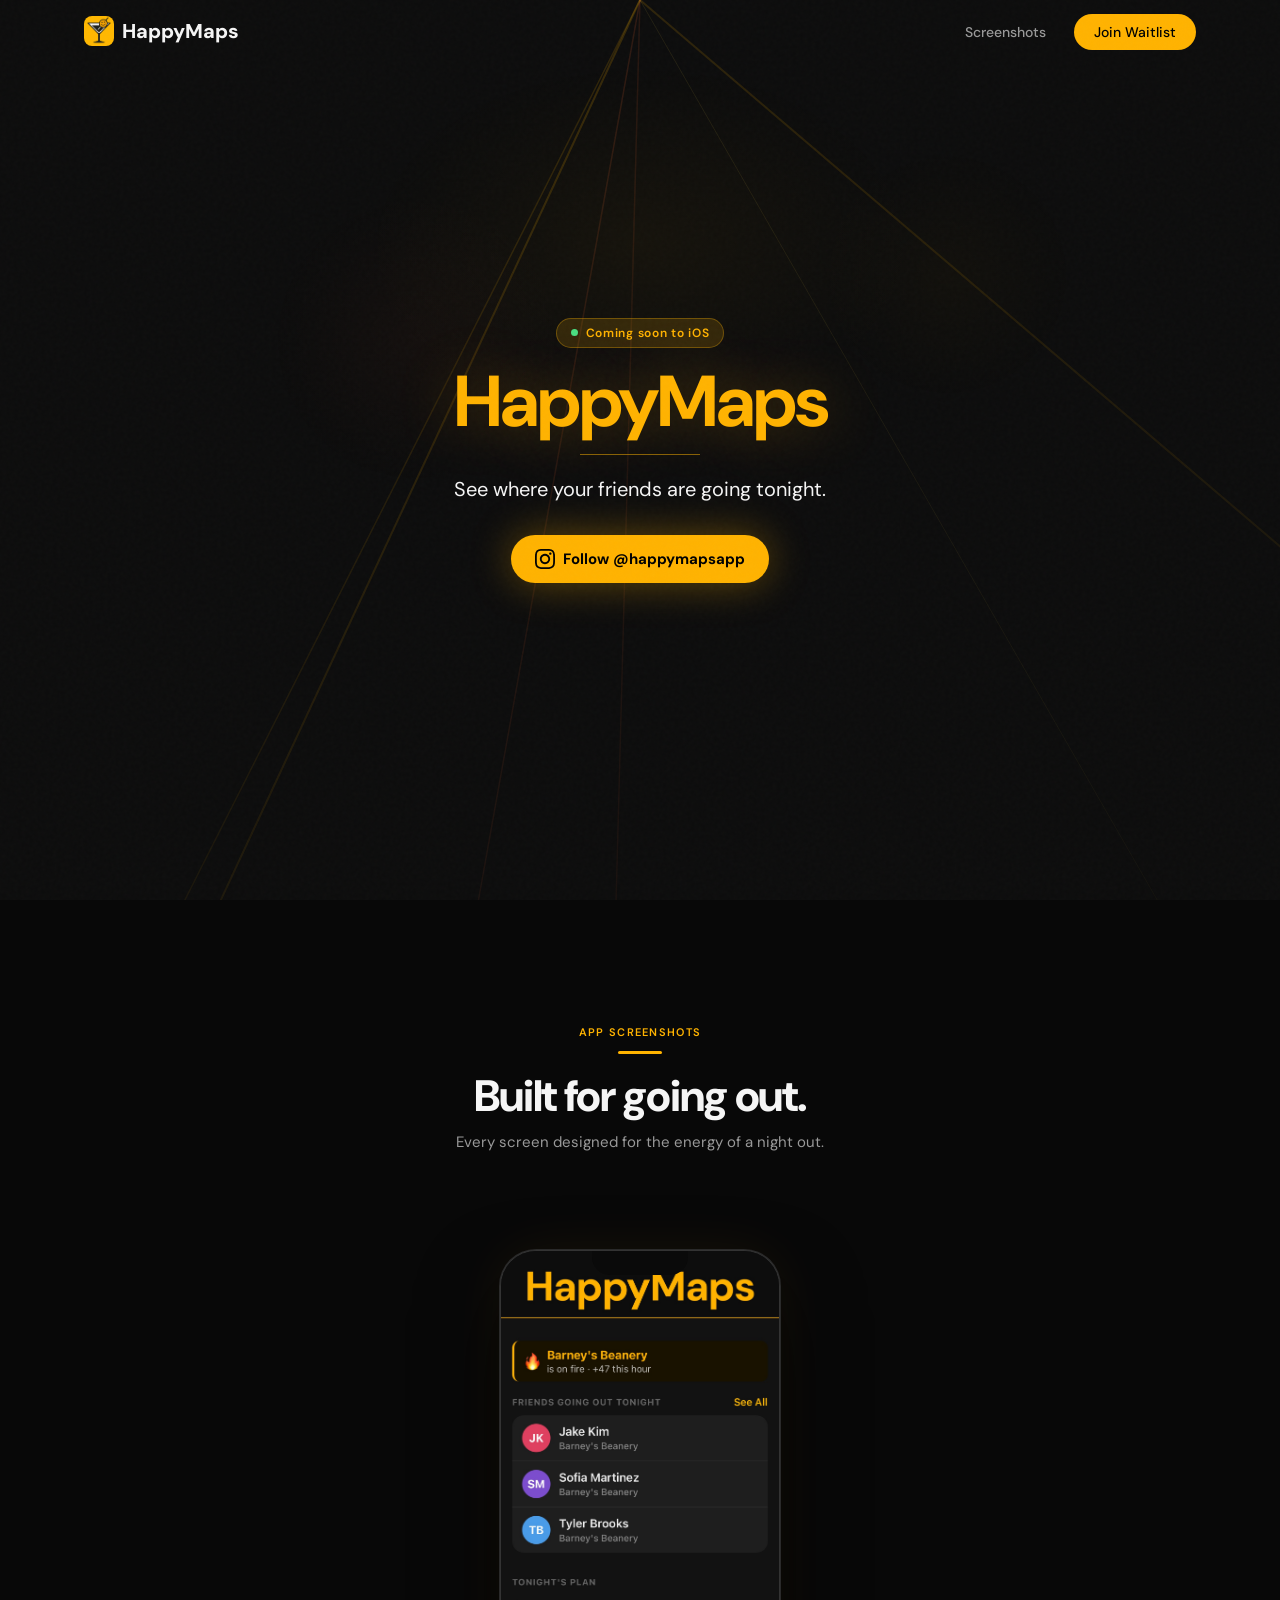
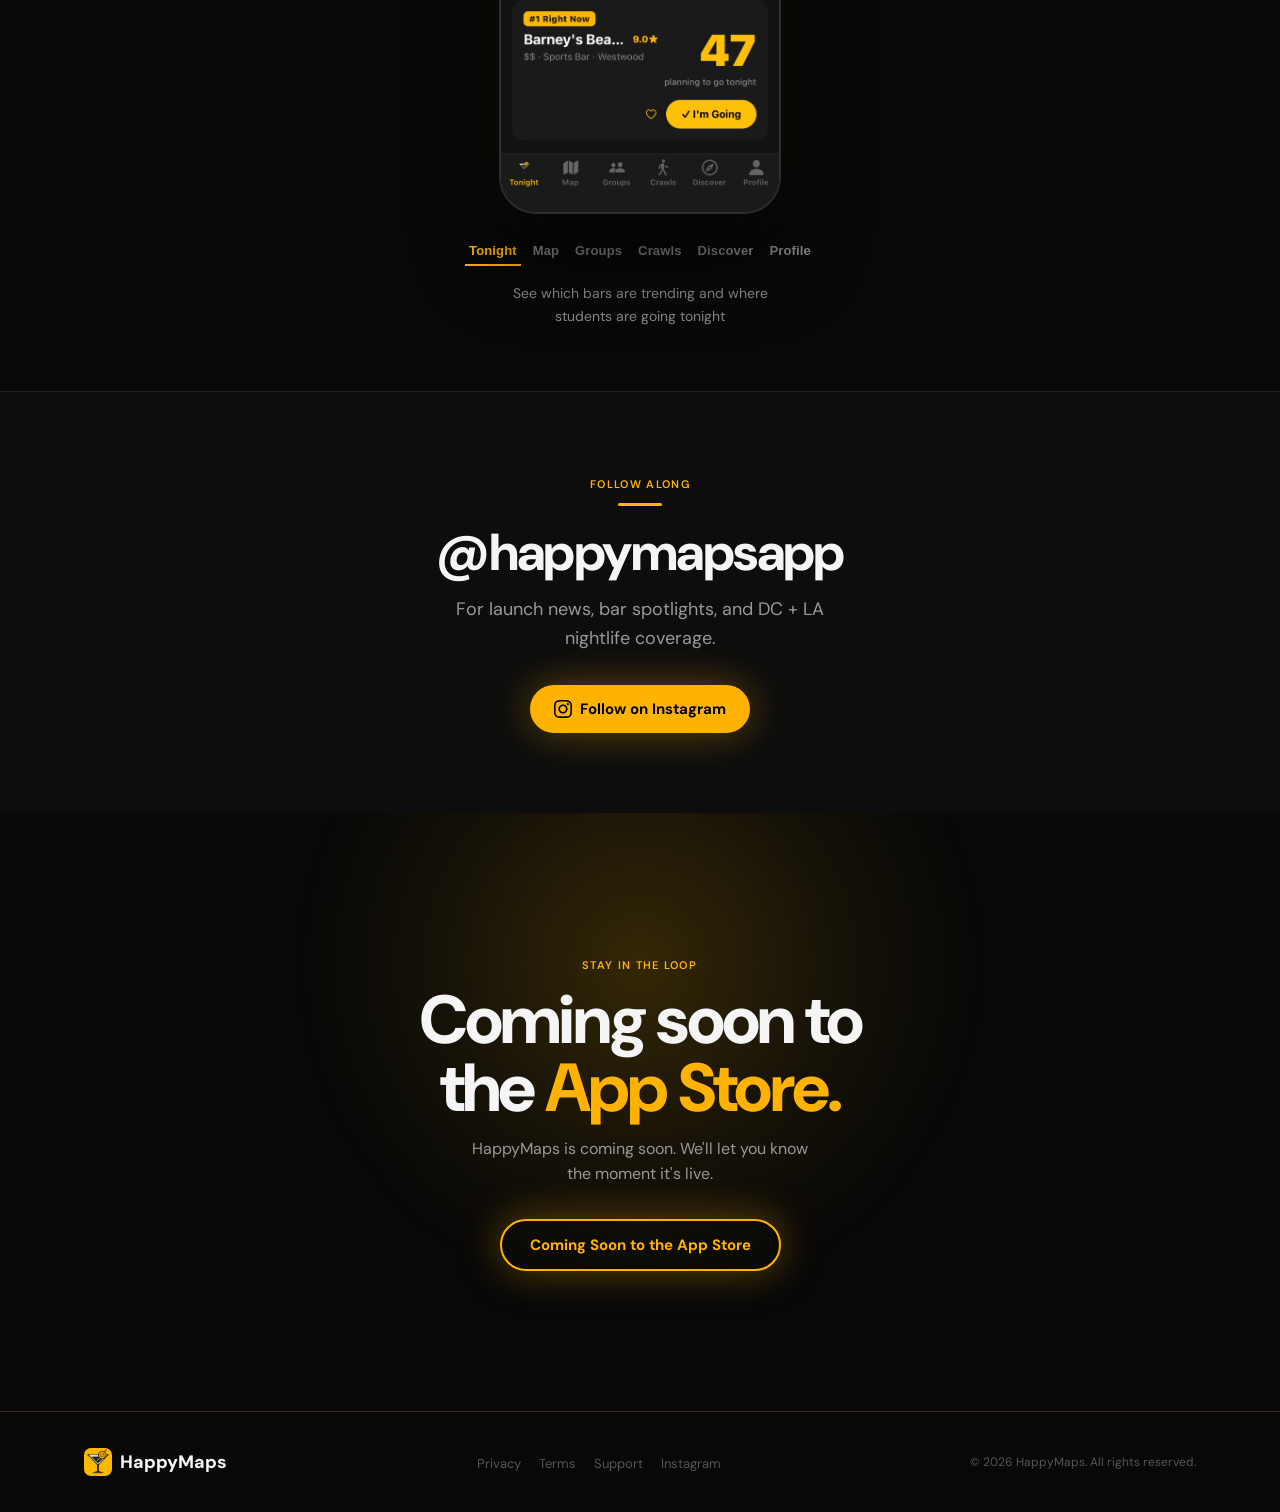
==== index.html @ 565b754f "Fix hero/screenshots section overlap on mobile .hero-content was position:fixed, removing it from no" ====
<!DOCTYPE html>
<html lang="en">
<head>
  <meta charset="UTF-8" />
  <meta name="viewport" content="width=device-width, initial-scale=1.0" />
  <title>HappyMaps — See Where Your Friends Are Going Tonight</title>

  <!-- Open Graph / iMessage / Slack -->
  <meta property="og:title" content="HappyMaps">
  <meta property="og:description" content="See where your friends are going tonight. Coming soon to UCLA.">
  <meta property="og:image" content="https://happymapsapp.com/assets/images/og-image.png">
  <meta property="og:url" content="https://happymapsapp.com">
  <meta property="og:type" content="website">
  <meta property="og:site_name" content="HappyMaps">

  <!-- Twitter Card -->
  <meta name="twitter:card" content="summary_large_image">
  <meta name="twitter:title" content="HappyMaps">
  <meta name="twitter:description" content="See where your friends are going tonight. Coming soon to UCLA.">
  <meta name="twitter:image" content="https://happymapsapp.com/assets/images/og-image.png">

  <link rel="preconnect" href="https://fonts.googleapis.com" />
  <link rel="preconnect" href="https://fonts.gstatic.com" crossorigin />
  <link href="https://fonts.googleapis.com/css2?family=DM+Sans:ital,opsz,wght@0,9..40,300;0,9..40,400;0,9..40,500;0,9..40,600;0,9..40,700;0,9..40,800;1,9..40,400&display=swap" rel="stylesheet" />
  <style>
    @font-face {
      font-family: 'Beon';
      src: url('/assets/fonts/Beon.ttf') format('truetype');
      font-weight: normal;
      font-style: normal;
    }

    /* ─────────────────────────────────────────
       RESET
    ───────────────────────────────────────── */
    *, *::before, *::after {
      box-sizing: border-box;
      margin: 0; padding: 0;
      min-width: 0;
    }

    html, body {
      overflow-x: hidden;
      max-width: 100vw;
    }

    html { scroll-behavior: smooth; }

    img { max-width: 100%; display: block; }

    /* ─────────────────────────────────────────
       TOKENS
    ───────────────────────────────────────── */
    :root {
      --amber:        #FFB300;
      --amber-glow:   rgba(255,179,0,0.15);
      --amber-strong: rgba(255,179,0,0.35);
      --bg:      #080808;
      --surface: #111111;
      --border:  rgba(255,255,255,0.07);
      --text:    #F5F5F5;
      --text-2:  #999999;
      --text-3:  #555555;
      --r-lg: 20px;
    }

    /* ─────────────────────────────────────────
       BASE — mobile first (390 px)
    ───────────────────────────────────────── */
    body {
      font-family: 'DM Sans', sans-serif;
      background: var(--bg);
      color: var(--text);
      -webkit-font-smoothing: antialiased;
    }

    /* noise grain */
    body::before {
      content: '';
      position: fixed; inset: 0;
      background-image: url("data:image/svg+xml,%3Csvg viewBox='0 0 256 256' xmlns='http://www.w3.org/2000/svg'%3E%3Cfilter id='n'%3E%3CfeTurbulence type='fractalNoise' baseFrequency='0.9' numOctaves='4' stitchTiles='stitch'/%3E%3C/filter%3E%3Crect width='100%25' height='100%25' filter='url(%23n)' opacity='1'/%3E%3C/svg%3E");
      opacity: 0.022; pointer-events: none; z-index: 9999;
    }

    h1,h2,h3,h4 { line-height: 1.1; }

    /* ─── layout ─── */
    .container { width: 100%; padding: 0 20px; margin: 0 auto; }
    section { position: relative; }

    /* ─── typography helpers ─── */
    .label {
      display: inline-block;
      font-size: 11px; font-weight: 600;
      letter-spacing: 0.12em; text-transform: uppercase;
      color: var(--amber);
    }
    .accent { color: var(--amber); }
    .accent-shimmer {
      background: linear-gradient(
        90deg,
        #b87800 0%,
        #FFB300 30%,
        #ffe680 50%,
        #FFB300 70%,
        #b87800 100%
      );
      background-size: 200% auto;
      -webkit-background-clip: text;
      background-clip: text;
      -webkit-text-fill-color: transparent;
      animation: neon-shimmer 2.8s ease-in-out infinite;
      filter: drop-shadow(0 0 6px rgba(255,184,0,0.55));
    }
    @keyframes neon-shimmer {
      0%   { background-position: 200% center; filter: drop-shadow(0 0 4px rgba(255,184,0,0.4)); }
      50%  { background-position: 0% center;   filter: drop-shadow(0 0 12px rgba(255,220,80,0.85)); }
      100% { background-position: 200% center; filter: drop-shadow(0 0 4px rgba(255,184,0,0.4)); }
    }
    .divider {
      width: 44px; height: 3px;
      background: var(--amber); border-radius: 2px;
      margin: 10px auto 18px;
    }
    .section-header {
      text-align: center;
      margin-bottom: 40px;
    }
    .section-header h2 {
      font-size: 28px; font-weight: 800;
      letter-spacing: -0.03em; margin-bottom: 10px;
    }
    .section-header p {
      font-size: 15px; color: var(--text-2);
      line-height: 1.6; max-width: 480px; margin: 0 auto;
    }

    /* ─── scroll reveal ─── */
    .reveal {
      opacity: 0; transform: translateY(20px);
      transition: opacity 0.6s ease, transform 0.6s ease;
      will-change: opacity, transform;
    }
    .reveal.visible { opacity: 1; transform: translateY(0); }
    .d1 { transition-delay: 0.1s; }
    .d2 { transition-delay: 0.2s; }
    .d3 { transition-delay: 0.3s; }
    .d4 { transition-delay: 0.4s; }
    .d5 { transition-delay: 0.5s; }

    /* ─── phone frame ─── */
    .phone-frame {
      width: 100%;
      border-radius: 38px;
      background: #0a0a0a;
      border: 6px solid #1e1e1e;
      box-shadow:
        0 0 0 1px #2a2a2a,
        0 40px 80px rgba(0,0,0,0.7),
        0 0 60px rgba(255,184,0,0.07),
        inset 0 0 0 1px rgba(255,255,255,0.04);
      position: relative;
      overflow: hidden;
    }
    .phone-frame img,
    .phone-frame svg { width: 100%; display: block; }
    .phone-notch {
      position: absolute; top: 0; left: 50%;
      transform: translateX(-50%);
      width: 96px; height: 24px;
      background: #0a0a0a;
      border-radius: 0 0 18px 18px;
      z-index: 10;
    }

    /* ─── buttons ─── */
    .btn-primary {
      display: inline-flex; align-items: center; gap: 8px;
      background: var(--amber); color: #000;
      padding: 14px 24px; border-radius: 100px;
      font-weight: 700; font-size: 15px; text-decoration: none;
      transition: background 0.2s, transform 0.15s;
      box-shadow: 0 0 40px var(--amber-strong);
    }
    .btn-primary:hover { background: #ffc133; transform: translateY(-2px); }

    .btn-secondary {
      display: inline-flex; align-items: center; gap: 8px;
      background: transparent; color: var(--text);
      padding: 14px 24px; border-radius: 100px;
      font-weight: 600; font-size: 15px; text-decoration: none;
      border: 1px solid var(--border);
      transition: border-color 0.2s, background 0.2s;
    }
    .btn-secondary:hover {
      border-color: rgba(255,255,255,0.2);
      background: rgba(255,255,255,0.04);
    }

    .btn-coming-soon {
      display: inline-flex; align-items: center; gap: 8px;
      background: transparent; color: #FFB300;
      padding: 14px 28px; border-radius: 100px;
      font-weight: 700; font-size: 15px;
      border: 2px solid #FFB300;
      cursor: default; pointer-events: none;
      box-shadow: 0 0 40px var(--amber-strong);
    }

    /* ═══════════════════════════════════════
       NAV
    ═══════════════════════════════════════ */
    nav {
      position: fixed; top: 0; left: 0; right: 0;
      z-index: 100; padding: 16px 0;
      transition: background 0.3s, backdrop-filter 0.3s;
    }
    nav.scrolled {
      background: rgba(8,8,8,0.88);
      backdrop-filter: blur(20px);
      -webkit-backdrop-filter: blur(20px);
      border-bottom: 1px solid var(--border);
    }
    .nav-inner {
      display: flex; align-items: center;
      justify-content: space-between;
    }
    .nav-logo {
      display: flex; align-items: center; gap: 8px;
      text-decoration: none;
      font-weight: 800; font-size: 20px; color: var(--text);
      flex-shrink: 0;
    }
    .nav-logo span { font-family: 'DM Sans', sans-serif; }
    .nav-logo img { width: 30px; height: 30px; border-radius: 8px; flex-shrink: 0; }
    .nav-links {
      display: none; /* shown on tablet+ */
      align-items: center; gap: 28px; list-style: none;
    }
    .nav-links a {
      color: var(--text-2); text-decoration: none;
      font-size: 14px; font-weight: 500;
      transition: color 0.2s;
    }
    .nav-links a:hover { color: var(--text); }
    .btn-nav {
      background: var(--amber); color: #000 !important;
      padding: 9px 20px; border-radius: 100px;
      font-weight: 600; font-size: 14px;
      transition: background 0.2s;
    }
    .btn-nav:hover { background: #ffc133 !important; }

    /* ═══════════════════════════════════════
       HERO — single column, centered, mobile-first
    ═══════════════════════════════════════ */
    #hero {
      min-height: 100vh;
      overflow: hidden;
      text-align: center;
      position: relative;
      background: #0D0D0D;
      display: flex; flex-direction: column;
      align-items: center; justify-content: center;
    }
    .hero-content {
      position: relative;
      z-index: 2;
      display: flex; flex-direction: column; align-items: center;
      justify-content: center;
      padding: 0 20px; width: 100%;
    }
    /* ambient glow spots behind title */
    .hero-ambient {
      position: absolute; border-radius: 50%; pointer-events: none; z-index: 0;
    }
    #hero-glow-a {
      width: 600px; height: 400px;
      top: 5%; left: 50%; transform: translateX(-50%);
      background: radial-gradient(ellipse, rgba(255,179,0,0.04) 0%, transparent 65%);
    }
    #hero-glow-b {
      width: 320px; height: 320px;
      top: 20%; left: 20%;
      background: radial-gradient(circle, rgba(255,107,53,0.03) 0%, transparent 65%);
    }
    #hero-glow-c {
      width: 280px; height: 280px;
      top: 15%; right: 15%;
      background: radial-gradient(circle, rgba(255,179,0,0.025) 0%, transparent 65%);
    }
    /* new title */
    .hero-title-new {
      font-family: 'DM Sans', sans-serif;
      font-size: 48px; color: #FFB300;
      letter-spacing: -2px; line-height: 1;
      text-shadow: 0 0 60px rgba(255,179,0,0.3);
      margin-bottom: 16px;
    }
    .hero-divider {
      width: 120px; height: 1px;
      background: #FFB300; opacity: 0.5;
      margin: 0 auto 20px;
    }
    .hero-sub-new {
      font-size: 18px; color: #F5F5F5;
      text-align: center; margin-bottom: 32px;
      line-height: 1.4; max-width: 360px;
    }
    .hero-eyebrow {
      display: inline-flex; align-items: center; gap: 8px;
      background: var(--amber-glow);
      border: 1px solid rgba(255,179,0,0.3);
      padding: 6px 14px; border-radius: 100px;
      margin-bottom: 18px;
    }
    .hero-eyebrow .dot {
      width: 7px; height: 7px;
      background: #4ade80; border-radius: 50%;
      flex-shrink: 0;
      animation: live-pulse 2.4s ease-out infinite;
    }
    @keyframes live-pulse {
      0%   { box-shadow: 0 0 0 0 rgba(74,222,128,0.7); }
      60%  { box-shadow: 0 0 0 6px rgba(74,222,128,0); }
      100% { box-shadow: 0 0 0 0 rgba(74,222,128,0); }
    }
    .hero-eyebrow span {
      font-size: 12px; font-weight: 600;
      color: var(--amber); letter-spacing: 0.06em;
      transition: opacity 0.35s ease;
    }

    .hero-ctas {
      display: flex; gap: 10px;
      justify-content: center; flex-wrap: wrap;
    }

    /* ═══════════════════════════════════════
       HOW IT WORKS
    ═══════════════════════════════════════ */
    #how-it-works { padding: 64px 0; }

    .steps-grid {
      display: grid; grid-template-columns: 1fr; gap: 14px;
    }
    .step-card {
      background: var(--surface);
      border: 1px solid var(--border);
      border-radius: var(--r-lg);
      padding: 24px 20px; text-align: center;
    }
    .step-number {
      width: 40px; height: 40px;
      background: var(--amber); color: #000;
      border-radius: 50%;
      font-weight: 800; font-size: 17px;
      display: flex; align-items: center; justify-content: center;
      margin: 0 auto 14px;
    }
    .step-card h3 { font-size: 17px; font-weight: 700; margin-bottom: 8px; letter-spacing: -0.01em; }
    .step-text > p { font-size: 14px; color: var(--text-2); line-height: 1.6; }
    .step-screenshot {
      margin-top: 18px; border-radius: 12px;
      overflow: hidden; border: 1px solid var(--border);
    }
    .step-screenshot img { width: 100%; display: block; }

    /* ═══════════════════════════════════════
       SCREENSHOTS — single showcase
    ═══════════════════════════════════════ */
    #screenshots { padding: 64px 0 48px; display: flex; flex-direction: column; align-items: center; }

    .sc-showcase {
      display: flex; flex-direction: column; align-items: center;
      margin-top: 32px; width: 100%;
    }

    .sc-frame-wrap { width: 280px; }
    .sc-frame-wrap .phone-frame {
      width: 280px;
      height: auto;
      border-radius: 36px;
      border: 1px solid #333;
      background: #0D0D0D;
      overflow: hidden;
    }

    .sc-img {
      width: 100%; height: auto; display: block;
      object-fit: contain;
      opacity: 1;
      transition: opacity 0.2s ease;
    }
    .sc-img.fading { opacity: 0; }

    .sc-tabs {
      display: flex; flex-direction: row; gap: 8px;
      justify-content: center; flex-wrap: wrap;
      margin-top: 24px; padding: 0 16px;
      overflow-x: auto; -webkit-overflow-scrolling: touch;
      scrollbar-width: none; max-width: 100%;
    }
    .sc-tabs::-webkit-scrollbar { display: none; }

    .sc-tab {
      font-size: 13px; font-weight: 600; letter-spacing: 0.01em;
      color: #888; border: none; background: none;
      cursor: pointer; padding: 6px 4px;
      border-bottom: 2px solid transparent;
      transition: color 0.15s ease, border-color 0.15s ease;
      white-space: nowrap;
    }
    .sc-tab.active { color: #FFB300; border-bottom-color: #FFB300; }
    .sc-tab:hover:not(.active) { color: #bbb; }

    .sc-caption {
      margin-top: 16px; font-size: 14px; color: #888;
      text-align: center; max-width: 320px; line-height: 1.6;
      min-height: 2.5em; padding: 0 16px;
    }

    @media (max-width: 767px) {
      .sc-frame-wrap { width: 85vw; }
      .sc-frame-wrap .phone-frame { width: 85vw; height: auto; border-radius: 30px; }
    }

    /* ═══════════════════════════════════════
       SEARCH DEMO
    ═══════════════════════════════════════ */
    #search-demo {
      padding: 72px 0;
      text-align: center;
      border-bottom: 1px solid var(--border);
    }
    #search-demo h2 {
      font-size: 30px; font-weight: 800;
      letter-spacing: -0.03em; line-height: 1.15;
      margin-bottom: 10px;
    }
    #search-demo .search-demo-sub {
      font-size: 15px; color: var(--text-2);
      margin-bottom: 36px; line-height: 1.6;
    }
    .search-bar-wrap {
      max-width: 500px;
      margin: 0 auto;
      background: #1a1a1a;
      border: 1px solid rgba(255,184,0,0.32);
      border-radius: 16px;
      overflow: hidden;
      box-shadow: 0 0 56px rgba(255,184,0,0.09), 0 8px 32px rgba(0,0,0,0.55);
    }
    .search-bar {
      display: flex; align-items: center; gap: 12px;
      padding: 15px 20px;
      border-bottom: 1px solid rgba(255,255,255,0.05);
    }
    .search-results { /* result rows live here */ }
    .search-result-row {
      display: flex; align-items: center; gap: 10px;
      padding: 11px 20px;
      border-top: 1px solid rgba(255,255,255,0.04);
      text-align: left; cursor: default;
      opacity: 0; transform: translateY(5px);
      transition: opacity 0.3s ease, transform 0.3s ease;
    }
    .search-result-row:first-child { border-top: none; }
    .search-result-row.visible { opacity: 1; transform: translateY(0); }
    .search-result-row:hover { background: rgba(255,184,0,0.04); }
    .result-dot {
      width: 6px; height: 6px; border-radius: 50%;
      background: var(--amber); flex-shrink: 0;
      box-shadow: 0 0 5px rgba(255,184,0,0.55);
    }
    .result-name {
      flex: 1; color: var(--text);
      font-size: 14px; font-weight: 600;
      white-space: nowrap; overflow: hidden; text-overflow: ellipsis;
    }
    .result-meta { color: var(--text-3); font-size: 13px; white-space: nowrap; }
    .result-meta strong { color: var(--amber); font-weight: 700; }
    .search-bar-icon {
      flex-shrink: 0; color: var(--amber); line-height: 0;
    }
    .search-bar-text {
      flex: 1; text-align: left;
      font-size: 15px; font-family: 'DM Sans', sans-serif;
      min-height: 22px; display: flex; align-items: center;
    }
    #search-placeholder { color: var(--text-2); }
    #search-cursor {
      display: inline-block;
      width: 2px; height: 16px;
      background: var(--amber);
      border-radius: 1px;
      vertical-align: middle;
      margin-left: 1px;
      animation: cursor-blink 0.95s ease-in-out infinite;
    }
    @keyframes cursor-blink {
      0%, 45% { opacity: 1; }
      55%, 100% { opacity: 0; }
    }
    .search-bar-badge {
      flex-shrink: 0;
      display: inline-flex; align-items: center; gap: 5px;
      font-size: 11px; font-weight: 600; color: var(--amber);
      background: var(--amber-glow);
      border: 1px solid rgba(255,184,0,0.2);
      padding: 4px 10px; border-radius: 100px;
      letter-spacing: 0.04em;
      white-space: nowrap;
    }
    .search-bar-badge svg { flex-shrink: 0; }

    /* ═══════════════════════════════════════
       INSTAGRAM CALLOUT
    ═══════════════════════════════════════ */
    #instagram-callout {
      padding: 80px 0;
      text-align: center;
      background: #0D0D0D;
      border-top: 1px solid var(--border);
    }
    .ig-headline {
      font-size: 44px; font-weight: 800;
      letter-spacing: -0.03em; line-height: 1.1;
      margin-bottom: 14px;
    }
    .ig-sub {
      font-size: 17px; color: var(--text-2);
      line-height: 1.6; max-width: 420px;
      margin: 0 auto 32px;
    }
    @media (min-width: 768px) {
      .ig-headline { font-size: 52px; }
      .ig-sub { font-size: 18px; }
    }

    /* ═══════════════════════════════════════
       DOWNLOAD CTA
    ═══════════════════════════════════════ */
    #download { padding: 72px 0; text-align: center; overflow: hidden; position: relative; }
    #download::before {
      content: '';
      position: absolute; width: 700px; height: 500px;
      left: 50%; top: 0; transform: translateX(-50%);
      background: radial-gradient(ellipse at 50% 30%, rgba(255,184,0,0.18) 0%, rgba(255,184,0,0.06) 40%, transparent 70%);
      pointer-events: none;
    }
    .download-content { position: relative; }
    .download-content .label { margin-bottom: 14px; }
    .download-content h2 {
      font-size: 36px; font-weight: 800;
      letter-spacing: -0.04em; margin-bottom: 14px; line-height: 1.0;
    }
    .download-content > p {
      font-size: 16px; color: var(--text-2);
      margin-bottom: 32px; line-height: 1.6;
      max-width: 360px; margin-left: auto; margin-right: auto;
    }
    .download-btns {
      display: flex; gap: 12px;
      justify-content: center; flex-wrap: wrap;
    }
    .store-btn {
      display: inline-flex; align-items: center; gap: 12px;
      background: var(--text); color: #000;
      padding: 13px 22px; border-radius: 14px;
      text-decoration: none;
      transition: transform 0.2s;
      min-width: 160px;
    }
    .store-btn:hover { transform: translateY(-2px); }
    .store-btn.amber { background: var(--amber); box-shadow: 0 0 50px var(--amber-strong); }
    .store-icon { font-size: 26px; line-height: 1; flex-shrink: 0; }
    .store-text { text-align: left; }
    .store-text .top { display: block; font-size: 10px; font-weight: 500; opacity: 0.7; }
    .store-text .btm { display: block; font-size: 15px; font-weight: 700; }

    /* ═══════════════════════════════════════
       FOOTER
    ═══════════════════════════════════════ */
    footer { padding: 36px 0; border-top: 1px solid rgba(255,184,0,0.22); }
    .footer-inner {
      display: flex; flex-direction: column; gap: 18px;
    }
    .footer-logo {
      display: flex; align-items: center; gap: 8px;
      text-decoration: none;
      font-weight: 800; font-size: 18px; color: var(--text);
    }
    .footer-logo img { width: 28px; height: 28px; border-radius: 7px; }
    .footer-links { display: flex; flex-wrap: wrap; gap: 14px 18px; list-style: none; }
    .footer-links a { font-size: 13px; color: var(--text-3); text-decoration: none; transition: color 0.2s; }
    .footer-links a:hover { color: var(--text-2); }
    .footer-copy { font-size: 12px; color: var(--text-3); }

    /* ─────────────────────────────────────────
       TABLET  768px+
    ───────────────────────────────────────── */
    @media (min-width: 768px) {
      .container { max-width: 740px; padding: 0 24px; }

      .section-header { margin-bottom: 52px; }
      .section-header h2 { font-size: 36px; }

      /* nav */
      .nav-links { display: flex; }

      /* hero */
      .hero-title-new { font-size: 60px; }

      /* how it works */
      #how-it-works { padding: 88px 0; }
      .steps-grid { grid-template-columns: 1fr 1fr; gap: 14px; }

      /* screenshots */
      #screenshots { padding: 88px 0 48px; }

      /* search demo */
      #search-demo { padding: 96px 0; }
      #search-demo h2 { font-size: 38px; }

      /* download */
      #download { padding: 96px 0; }
      .download-content h2 { font-size: 50px; }

      /* footer */
      .footer-inner { flex-direction: row; align-items: center; justify-content: space-between; }
    }

    /* ─────────────────────────────────────────
       DESKTOP  1024px+
    ───────────────────────────────────────── */
    @media (min-width: 1024px) {
      .container { max-width: 1160px; padding: 0 24px; }

      .section-header h2 { font-size: 44px; }
      .section-header { margin-bottom: 64px; }

      /* ── hero: full-screen centered ── */
      .hero-title-new { font-size: 72px; }
      .hero-sub-new { font-size: 20px; max-width: 480px; }

      /* steps — alternating text/image rows */
      #how-it-works { padding: 120px 0; }
      .steps-grid { grid-template-columns: 1fr; gap: 0; }
      .step-card {
        display: grid;
        grid-template-columns: 1fr 1fr;
        gap: 64px;
        align-items: center;
        text-align: left;
        background: none;
        border: none;
        border-radius: 0;
        border-bottom: 1px solid var(--border);
        padding: 64px 0;
      }
      .step-card:last-child { border-bottom: none; }
      .step-text { display: flex; flex-direction: column; justify-content: center; }
      .step-number { margin: 0 0 18px; }
      .step-screenshot { margin-top: 0; max-width: 300px; justify-self: center; }
      /* even steps: image left, text right */
      .step-card:nth-child(even) .step-screenshot { order: -1; }

      /* screenshots */
      #screenshots { padding: 120px 0 64px; }

      /* search demo */
      #search-demo { padding: 120px 0; }
      #search-demo h2 { font-size: 46px; }

      /* download */
      #download { padding: 140px 0; }
      .download-content h2 { font-size: 68px; }

      /* hover interactions */
      .step-card:hover { border-color: rgba(255,179,0,0.3); transform: translateY(-4px); transition: border-color 0.3s, transform 0.3s; }
    }

    /* ═══════════════════════════════════════
       AMBER SPOTLIGHT / GLOW CARD EFFECT
    ═══════════════════════════════════════ */
    .step-card {
      overflow: hidden;
    }

    /* Spotlight layer — sits behind card content */
    .step-card::before {
      content: '';
      position: absolute;
      inset: 0;
      border-radius: inherit;
      background: radial-gradient(
        480px circle at var(--glow-x, -9999px) var(--glow-y, -9999px),
        rgba(255, 184, 0, 0.11) 0%,
        rgba(255, 184, 0, 0.04) 40%,
        transparent 65%
      );
      pointer-events: none;
      z-index: 0;
      will-change: background;
    }

    /* Lift card content above the spotlight layer */
    .step-card > * {
      position: relative;
      z-index: 1;
    }

    /* Border brightens when spotlight is active */
    .step-card.glow-active {
      border-color: rgba(255, 179, 0, 0.28) !important;
    }
    /* ═══════════════════════════════════════
       HERO PHONE SCREEN CYCLING
    ═══════════════════════════════════════ */
    .phone-screen {
      position: absolute; inset: 0;
      width: 100%; height: 100%;
      object-fit: cover;
      opacity: 0;
      transition: opacity 0.45s ease;
      pointer-events: none;
    }
    .phone-screen.active { opacity: 1; }
    /* height anchor — first img stays in flow but invisible */
    .phone-screen-anchor {
      width: 100%; display: block; visibility: hidden;
    }
    .hero-screen-dots {
      display: flex; gap: 8px; justify-content: center;
      margin-top: 14px;
    }
    .hero-dot {
      width: 7px; height: 7px; border-radius: 50%;
      background: rgba(255,184,0,0.25);
      cursor: pointer;
      transition: background 0.25s, transform 0.25s;
      flex-shrink: 0;
    }
    .hero-dot.active {
      background: var(--amber);
      transform: scale(1.4);
      box-shadow: 0 0 6px rgba(255,184,0,0.6);
    }

    /* ═══════════════════════════════════════
       CITY SWITCHER
    ═══════════════════════════════════════ */
    .search-bar-badge {
      cursor: pointer; user-select: none;
      display: inline-flex; align-items: center; gap: 5px;
      background: none; border: none; color: inherit;
      font-family: inherit; font-size: inherit; font-weight: inherit;
      padding: 0;
    }
    .city-chevron {
      display: inline-block;
      transition: transform 0.2s ease;
      flex-shrink: 0;
    }
    .city-chevron.open { transform: rotate(180deg); }
    .city-dropdown {
      position: fixed;
      background: #1c1c1c;
      border: 1px solid rgba(255,184,0,0.25);
      border-radius: 12px;
      overflow: hidden;
      min-width: 160px;
      z-index: 200;
      opacity: 0; pointer-events: none;
      transform: translateY(-6px);
      transition: opacity 0.18s ease, transform 0.18s ease;
      box-shadow: 0 8px 32px rgba(0,0,0,0.5);
    }
    .city-dropdown.open {
      opacity: 1; pointer-events: auto; transform: translateY(0);
    }
    .city-option {
      padding: 11px 16px; font-size: 13px; font-weight: 500;
      color: var(--text-2); cursor: pointer;
      transition: background 0.15s, color 0.15s;
      font-family: 'DM Sans', sans-serif;
    }
    .city-option:hover { background: rgba(255,179,0,0.08); color: var(--text); }
    .city-option.selected { color: var(--amber); }

  </style>
</head>
<body>

  <!-- ── NAV ── -->
  <nav id="nav">
    <div class="container nav-inner">
      <a href="#" class="nav-logo">
        <img src="assets/images/HappyMapsAppIcon.png" alt="HappyMaps icon" />
        <span>HappyMaps</span>
      </a>
      <ul class="nav-links">
        <li><a href="#screenshots">Screenshots</a></li>
        <li><a href="https://www.instagram.com/happymapsapp" target="_blank" rel="noopener" class="btn-nav">Join Waitlist</a></li>
      </ul>
    </div>
  </nav>

  <!-- ── HERO ── -->
  <section id="hero">
    <canvas id="laserCanvas"  style="position:fixed;top:0;left:0;width:100%;height:100%;pointer-events:none;z-index:0;"></canvas>
  <canvas id="strobeCanvas" style="position:fixed;top:0;left:0;width:100%;height:100%;pointer-events:none;z-index:0;opacity:0;"></canvas>
    <div class="hero-ambient" id="hero-glow-a"></div>
    <div class="hero-ambient" id="hero-glow-b"></div>
    <div class="hero-ambient" id="hero-glow-c"></div>
    <div class="hero-content" id="heroContent">
      <div class="hero-eyebrow">
        <div class="dot"></div>
        <span id="eyebrow-text">Coming soon to iOS</span>
      </div>
      <h1 class="hero-title-new">HappyMaps</h1>
      <div class="hero-divider"></div>
      <p class="hero-sub-new">See where your friends are going tonight.</p>
      <div class="hero-ctas">
        <a href="https://www.instagram.com/happymapsapp" target="_blank" rel="noopener" class="btn-primary">
          <svg width="20" height="20" viewBox="0 0 24 24" fill="currentColor" style="flex-shrink:0;" aria-hidden="true"><path d="M12 2.163c3.204 0 3.584.012 4.85.07 3.252.148 4.771 1.691 4.919 4.919.058 1.265.069 1.645.069 4.849 0 3.205-.012 3.584-.069 4.849-.149 3.225-1.664 4.771-4.919 4.919-1.266.058-1.644.07-4.85.07-3.204 0-3.584-.012-4.849-.07-3.26-.149-4.771-1.699-4.919-4.92-.058-1.265-.07-1.644-.07-4.849 0-3.204.013-3.583.07-4.849.149-3.227 1.664-4.771 4.919-4.919 1.266-.057 1.645-.069 4.849-.069zm0-2.163c-3.259 0-3.667.014-4.947.072-4.358.2-6.78 2.618-6.98 6.98-.059 1.281-.073 1.689-.073 4.948 0 3.259.014 3.668.072 4.948.2 4.358 2.618 6.78 6.98 6.98 1.281.058 1.689.072 4.948.072 3.259 0 3.668-.014 4.948-.072 4.354-.2 6.782-2.618 6.979-6.98.059-1.28.073-1.689.073-4.948 0-3.259-.014-3.667-.072-4.947-.196-4.354-2.617-6.78-6.979-6.98-1.281-.059-1.69-.073-4.949-.073zm0 5.838c-3.403 0-6.162 2.759-6.162 6.162s2.759 6.163 6.162 6.163 6.162-2.759 6.162-6.163c0-3.403-2.759-6.162-6.162-6.162zm0 10.162c-2.209 0-4-1.79-4-4 0-2.209 1.791-4 4-4s4 1.791 4 4c0 2.21-1.791 4-4 4zm6.406-11.845c-.796 0-1.441.645-1.441 1.44s.645 1.44 1.441 1.44c.795 0 1.439-.645 1.439-1.44s-.644-1.44-1.439-1.44z"/></svg>
          Follow @happymapsapp
        </a>
      </div>
    </div>
  </section>

  <!-- ── SCREENSHOTS ── -->
  <section id="screenshots">
    <div class="container">
      <div class="section-header reveal">
        <span class="label">App screenshots</span>
        <div class="divider"></div>
        <h2>Built for going out.</h2>
        <p>Every screen designed for the energy of a night out.</p>
      </div>
    </div>
    <div class="sc-showcase">
      <div class="sc-frame-wrap">
        <div class="phone-frame">
          <div class="phone-notch"></div>
          <img id="scActiveImg" class="sc-img" src="screenshots/happymaps/IMG_tonight_new.jpeg" alt="Tonight feed" />
        </div>
      </div>
      <div class="sc-tabs" id="scTabs">
        <button class="sc-tab active" data-idx="0">Tonight</button>
        <button class="sc-tab" data-idx="1">Map</button>
        <button class="sc-tab" data-idx="2">Groups</button>
        <button class="sc-tab" data-idx="3">Crawls</button>
        <button class="sc-tab" data-idx="4">Discover</button>
        <button class="sc-tab" data-idx="5">Profile</button>
      </div>
      <p class="sc-caption" id="scCaption">See which bars are trending and where students are going tonight</p>
    </div>
  </section>

  <!-- ── INSTAGRAM CALLOUT ── -->
  <section id="instagram-callout">
    <div class="container">
      <span class="label reveal">Follow along</span>
      <div class="divider reveal d1"></div>
      <h2 class="ig-headline reveal d2">@happymapsapp</h2>
      <p class="ig-sub reveal d3">For launch news, bar spotlights, and DC + LA nightlife coverage.</p>
      <a href="https://www.instagram.com/happymapsapp" target="_blank" rel="noopener" class="btn-primary reveal d4">
        <svg width="18" height="18" viewBox="0 0 24 24" fill="currentColor" style="flex-shrink:0;" aria-hidden="true"><path d="M12 2.163c3.204 0 3.584.012 4.85.07 3.252.148 4.771 1.691 4.919 4.919.058 1.265.069 1.645.069 4.849 0 3.205-.012 3.584-.069 4.849-.149 3.225-1.664 4.771-4.919 4.919-1.266.058-1.644.07-4.85.07-3.204 0-3.584-.012-4.849-.07-3.26-.149-4.771-1.699-4.919-4.92-.058-1.265-.07-1.644-.07-4.849 0-3.204.013-3.583.07-4.849.149-3.227 1.664-4.771 4.919-4.919 1.266-.057 1.645-.069 4.849-.069zm0-2.163c-3.259 0-3.667.014-4.947.072-4.358.2-6.78 2.618-6.98 6.98-.059 1.281-.073 1.689-.073 4.948 0 3.259.014 3.668.072 4.948.2 4.358 2.618 6.78 6.98 6.98 1.281.058 1.689.072 4.948.072 3.259 0 3.668-.014 4.948-.072 4.354-.2 6.782-2.618 6.979-6.98.059-1.28.073-1.689.073-4.948 0-3.259-.014-3.667-.072-4.947-.196-4.354-2.617-6.78-6.979-6.98-1.281-.059-1.69-.073-4.949-.073zm0 5.838c-3.403 0-6.162 2.759-6.162 6.162s2.759 6.163 6.162 6.163 6.162-2.759 6.162-6.163c0-3.403-2.759-6.162-6.162-6.162zm0 10.162c-2.209 0-4-1.79-4-4 0-2.209 1.791-4 4-4s4 1.791 4 4c0 2.21-1.791 4-4 4zm6.406-11.845c-.796 0-1.441.645-1.441 1.44s.645 1.44 1.441 1.44c.795 0 1.439-.645 1.439-1.44s-.644-1.44-1.439-1.44z"/></svg>
        Follow on Instagram
      </a>
    </div>
  </section>

  <!-- ── DOWNLOAD CTA ── -->
  <section id="download">
    <div class="container">
      <div class="download-content">
        <span class="label reveal">Stay in the loop</span>
        <h2 class="reveal d1">
          Coming soon to<br />the <span class="accent">App Store.</span>
        </h2>
        <p>
          HappyMaps is coming soon. We'll let you know the moment it's live.
        </p>
        <div class="download-btns">
          <span class="btn-coming-soon">Coming Soon to the App Store</span>
        </div>
      </div>
    </div>
  </section>

  <!-- ── FOOTER ── -->
  <footer>
    <div class="container footer-inner">
      <a href="#" class="footer-logo">
        <img src="assets/images/HappyMapsAppIcon.png" alt="HappyMaps" />
        <span>HappyMaps</span>
      </a>
      <ul class="footer-links">
        <li><a href="/privacy">Privacy</a></li>
        <li><a href="/terms">Terms</a></li>
        <li><a href="mailto:henry@happymapsapp.com">Support</a></li>
        <li><a href="https://www.instagram.com/happymapsapp?igsh=NTc4MTIwNjQ2YQ%3D%3D&utm_source=qr" target="_blank" rel="noopener">Instagram</a></li>
      </ul>
      <span class="footer-copy">© 2026 HappyMaps. All rights reserved.</span>
    </div>
  </footer>

  <!-- ── JS ── -->
  <script>
    // Nav scroll effect
    const nav = document.getElementById('nav');
    window.addEventListener('scroll', () => {
      nav.classList.toggle('scrolled', window.scrollY > 40);
    }, { passive: true });

    // Scroll reveal
    const revealObserver = new IntersectionObserver((entries) => {
      entries.forEach(entry => {
        if (entry.isIntersecting) {
          entry.target.classList.add('visible');
          revealObserver.unobserve(entry.target);
        }
      });
    }, { threshold: 0.1, rootMargin: '0px 0px -32px 0px' });
    document.querySelectorAll('.reveal').forEach(el => revealObserver.observe(el));

    // Screenshot showcase — tab switching + swipe
    (function () {
      var screens = [
        { src: 'screenshots/happymaps/IMG_tonight_new.jpeg', alt: 'Tonight feed',  caption: 'See which bars are trending and where students are going tonight' },
        { src: 'screenshots/happymaps/IMG_map_new.jpeg',     alt: 'Map view',      caption: 'Color-coded pins show activity levels across the city' },
        { src: 'screenshots/happymaps/IMG_groups_new.jpeg',  alt: 'Groups',        caption: 'Create a crew, vote on bars, and coordinate your night' },
        { src: 'screenshots/happymaps/IMG_crawls_new.jpeg',  alt: 'Crawls',        caption: 'Plan multi-bar nights with your friends' },
        { src: 'screenshots/happymaps/IMG_discover_new.jpeg',alt: 'Discover',      caption: "Rankings, student picks, and tonight's hottest spots" },
        { src: 'screenshots/happymaps/IMG_profile_new.jpeg', alt: 'Profile',       caption: "Your nightlife history, ratings, and tonight's plan" },
      ];
      var img     = document.getElementById('scActiveImg');
      var caption = document.getElementById('scCaption');
      var tabs    = document.querySelectorAll('#scTabs .sc-tab');
      var current = 0;

      function switchTo(idx) {
        if (idx === current) return;
        current = idx;
        tabs.forEach(function (t, i) { t.classList.toggle('active', i === idx); });
        img.classList.add('fading');
        setTimeout(function () {
          img.src = screens[idx].src;
          img.alt = screens[idx].alt;
          caption.textContent = screens[idx].caption;
          img.classList.remove('fading');
        }, 200);
      }

      tabs.forEach(function (tab, i) {
        tab.addEventListener('click', function () { switchTo(i); });
      });

      // Touch swipe on phone frame
      var frameWrap = document.querySelector('.sc-frame-wrap');
      var touchStartX = null;
      frameWrap.addEventListener('touchstart', function (e) {
        touchStartX = e.touches[0].clientX;
      }, { passive: true });
      frameWrap.addEventListener('touchend', function (e) {
        if (touchStartX === null) return;
        var dx = e.changedTouches[0].clientX - touchStartX;
        touchStartX = null;
        if (Math.abs(dx) < 40) return;
        switchTo(dx < 0 ? Math.min(current + 1, screens.length - 1) : Math.max(current - 1, 0));
      }, { passive: true });
    })();

    // Hero eyebrow text crossfade
    (function () {
      const el = document.getElementById('eyebrow-text');
      if (!el) return;
      const msgs = ['Coming soon to iOS', 'Follow for updates'];
      let idx = 0;
      setInterval(() => {
        el.style.opacity = '0';
        setTimeout(() => {
          idx = (idx + 1) % msgs.length;
          el.textContent = msgs[idx];
          el.style.opacity = '1';
        }, 360);
      }, 3000);
    })();

    // Search result rows staggered reveal
    (function () {
      const rows = document.querySelectorAll('#searchResults .search-result-row');
      if (!rows.length) return;
      let fired = false;
      const observer = new IntersectionObserver(entries => {
        entries.forEach(entry => {
          if (entry.isIntersecting && !fired) {
            fired = true;
            observer.disconnect();
            rows.forEach((row, i) => {
              setTimeout(() => row.classList.add('visible'), 1000 + i * 300);
            });
          }
        });
      }, { threshold: 0.3 });
      const section = document.getElementById('search-demo');
      if (section) observer.observe(section);
    })();

    // Search bar typewriter animation
    (function () {
      const phrases = [
        "Bars near UCLA tonight...",
        "Venice Beach · rooftop vibes...",
        "Where are my friends going...",
        "Happy hour in Westwood...",
      ];
      const placeholder = document.getElementById('search-placeholder');
      const cursor      = document.getElementById('search-cursor');
      if (!placeholder || !cursor) return;

      let phraseIdx = 0;
      let charIdx   = 0;
      let state     = 'typing'; // 'typing' | 'pause' | 'fadeout'
      let timer;

      function tick() {
        const phrase = phrases[phraseIdx];

        if (state === 'typing') {
          charIdx++;
          placeholder.textContent = phrase.slice(0, charIdx);
          if (charIdx === phrase.length) {
            state = 'pause';
            timer = setTimeout(tick, 2200);
          } else {
            // Vary speed slightly for organic feel
            const delay = 48 + Math.random() * 28;
            timer = setTimeout(tick, delay);
          }

        } else if (state === 'pause') {
          state = 'fadeout';
          placeholder.style.transition = 'opacity 0.38s ease';
          cursor.style.transition      = 'opacity 0.38s ease';
          placeholder.style.opacity    = '0';
          cursor.style.opacity         = '0';
          timer = setTimeout(() => {
            phraseIdx = (phraseIdx + 1) % phrases.length;
            charIdx   = 0;
            placeholder.textContent   = '';
            placeholder.style.transition = 'none';
            cursor.style.transition      = 'none';
            placeholder.style.opacity = '1';
            cursor.style.opacity      = '1';
            state = 'typing';
            timer = setTimeout(tick, 120);
          }, 420);
        }
      }

      // Small initial delay before starting
      timer = setTimeout(tick, 800);
    })();

    // ── Amber spotlight / glow card effect ──
    (function () {
      // Cards where the glow tracks the cursor
      const stepCards    = document.querySelectorAll('.step-card');
      function bindGlow(card, glowTarget) {
        card.addEventListener('mousemove', function (e) {
          const rect = glowTarget.getBoundingClientRect();
          glowTarget.style.setProperty('--glow-x', (e.clientX - rect.left) + 'px');
          glowTarget.style.setProperty('--glow-y', (e.clientY - rect.top)  + 'px');
          card.classList.add('glow-active');
        });

        card.addEventListener('mouseleave', function () {
          glowTarget.style.setProperty('--glow-x', '-9999px');
          glowTarget.style.setProperty('--glow-y', '-9999px');
          card.classList.remove('glow-active');
        });
      }

      stepCards.forEach(function (card) { bindGlow(card, card); });
    })();

    // ── City switcher in search demo ──
    (function () {
      const cityData = {
        'Los Angeles': [
          { name: 'Belles Beach House', count: 78 },
          { name: 'The Waterfront',     count: 52 },
          { name: 'No Vacancy',         count: 31 },
        ],
        'New York': [
          { name: 'The Wayland',        count: 94 },
          { name: 'Smithfield Hall',    count: 67 },
          { name: "Tanner Smith's",     count: 41 },
        ],
        'Chicago': [
          { name: 'The Hangge-Uppe',    count: 83 },
          { name: "Kincade's Bar",      count: 55 },
          { name: "Duffy's Tavern",     count: 29 },
        ],
        'Austin': [
          { name: '6th Street Live',    count: 112 },
          { name: 'The White Horse',    count: 76 },
          { name: 'Rainey St. Bar',     count: 48 },
        ],
      };

      const badge    = document.getElementById('cityBadge');
      const label    = document.getElementById('cityLabel');
      const chevron  = document.getElementById('cityChevron');
      const rows     = document.querySelectorAll('#searchResults .search-result-row');
      if (!badge || !rows.length) return;

      // Build dropdown and attach to body
      const dropdown = document.createElement('div');
      dropdown.className = 'city-dropdown';
      dropdown.setAttribute('role', 'listbox');
      Object.keys(cityData).forEach(function (city) {
        const opt = document.createElement('div');
        opt.className = 'city-option' + (city === 'Los Angeles' ? ' selected' : '');
        opt.textContent = city;
        opt.setAttribute('role', 'option');
        opt.addEventListener('click', function () {
          selectCity(city);
          closeDropdown();
        });
        dropdown.appendChild(opt);
      });
      document.body.appendChild(dropdown);

      function positionDropdown() {
        const rect = badge.getBoundingClientRect();
        dropdown.style.top  = (rect.bottom + 8 + window.scrollY) + 'px';
        dropdown.style.left = (rect.right - dropdown.offsetWidth + window.scrollX) + 'px';
        if (parseFloat(dropdown.style.left) < 8) dropdown.style.left = '8px';
      }

      function openDropdown() {
        positionDropdown();
        dropdown.classList.add('open');
        chevron.classList.add('open');
        badge.setAttribute('aria-expanded', 'true');
      }

      function closeDropdown() {
        dropdown.classList.remove('open');
        chevron.classList.remove('open');
        badge.setAttribute('aria-expanded', 'false');
      }

      badge.addEventListener('click', function (e) {
        e.stopPropagation();
        dropdown.classList.contains('open') ? closeDropdown() : openDropdown();
      });

      document.addEventListener('click', closeDropdown);

      function selectCity(city) {
        label.textContent = city;
        dropdown.querySelectorAll('.city-option').forEach(function (opt) {
          opt.classList.toggle('selected', opt.textContent === city);
        });
        // fade rows out, update, fade back in
        rows.forEach(function (row) { row.style.opacity = '0'; row.style.transition = 'opacity 0.18s ease'; });
        setTimeout(function () {
          cityData[city].forEach(function (bar, i) {
            const nameEl = rows[i].querySelector('.result-name');
            const metaEl = rows[i].querySelector('.result-meta');
            if (nameEl) nameEl.textContent = bar.name;
            if (metaEl) metaEl.innerHTML = '<strong>' + bar.count + '</strong> going tonight';
          });
          rows.forEach(function (row) { row.style.opacity = '1'; });
        }, 200);
      }
    })();

  </script>

  <script>
    (function () {
  var canvas = document.getElementById('laserCanvas');
  var ctx = canvas.getContext('2d');
  var heroContent = document.getElementById('heroContent');
  var heroEl = document.getElementById('hero');

  canvas.style.position = 'fixed';
  canvas.style.top = '0';
  canvas.style.left = '0';
  canvas.style.width = '100%';
  canvas.style.height = '100%';
  canvas.style.zIndex = '0';
  canvas.style.pointerEvents = 'none';

  function resize() {
    canvas.width = window.innerWidth;
    canvas.height = window.innerHeight;
  }
  resize();
  window.addEventListener('resize', resize);

  var scrollY = 0;
  var scrollVel = 0;
  var rawScrollVel = 0;
  var lastScrollY = 0;
  window.addEventListener('scroll', function () {
    rawScrollVel = window.scrollY - lastScrollY;
    lastScrollY = window.scrollY;
    scrollY = window.scrollY;
  }, { passive: true });

  var lasers = [
    { base: -0.55, speed: 0.018,  speed2: 0.041, color: '255,179,0',  alpha: 0.18, width: 2.0 },
    { base: -0.28, speed: 0.024,  speed2: 0.057, color: '255,107,53', alpha: 0.14, width: 1.5 },
    { base: -0.05, speed: 0.014,  speed2: 0.035, color: '255,179,0',  alpha: 0.15, width: 1.5 },
    { base:  0.15, speed: 0.021,  speed2: 0.049, color: '255,107,53', alpha: 0.11, width: 1.5 },
    { base:  0.38, speed: 0.028,  speed2: 0.063, color: '255,179,0',  alpha: 0.14, width: 2.0 },
    { base:  0.62, speed: 0.016,  speed2: 0.038, color: '255,220,80', alpha: 0.09, width: 1.0 },
  ];
  var phases  = lasers.map(function (_, i) { return i * 1.1; });
  var phases2 = lasers.map(function (_, i) { return i * 2.7; });

  function draw() {
    var w = canvas.width;
    var h = canvas.height;
    ctx.clearRect(0, 0, w, h);

    var heroH = heroEl.offsetHeight;
    var scrollT = Math.min(scrollY / (window.innerHeight * 1.35), 1);

    if (scrollY > heroH + 100) {
      canvas.style.opacity = '0';
      if (heroContent) heroContent.style.opacity = '0';
      requestAnimationFrame(draw);
      return;
    }

    var fade = scrollT < 0.3 ? 1 : 1 - ((scrollT - 0.3) / 0.25);
    canvas.style.opacity = fade;
    if (heroContent) heroContent.style.opacity = fade;

    var ox = w * 0.5;
    var oy = 0;

    lasers.forEach(function (l, i) {
      scrollVel += (rawScrollVel - scrollVel) * 0.12;
      var boost = Math.abs(scrollVel) * 0.006;
      phases[i]  += l.speed  + boost;
      phases2[i] += l.speed2 + boost * 1.5;
      var osc = Math.sin(phases[i]) * 0.32 + Math.sin(phases2[i]) * 0.18;
      var fan = (i - 2.5) * scrollT * 0.75;
      var sweep = scrollT * 0.8;
      var angle = l.base + osc + fan + sweep;
      var len = Math.sqrt(w * w + h * h) * 1.5;
      var ex = ox + Math.sin(angle) * len;
      var ey = oy + Math.cos(angle) * len;

      var grad = ctx.createLinearGradient(ox, oy, ex, ey);
      grad.addColorStop(0,    'rgba(' + l.color + ',' + l.alpha + ')');
      grad.addColorStop(0.45, 'rgba(' + l.color + ',' + (l.alpha * 0.35) + ')');
      grad.addColorStop(1,    'rgba(' + l.color + ',0)');

      ctx.beginPath();
      ctx.moveTo(ox, oy);
      ctx.lineTo(ex, ey);
      ctx.strokeStyle = grad;
      ctx.lineWidth = l.width;
      ctx.stroke();
    });

    requestAnimationFrame(draw);
  }
  draw();
})();
  </script>

</body>
</html>
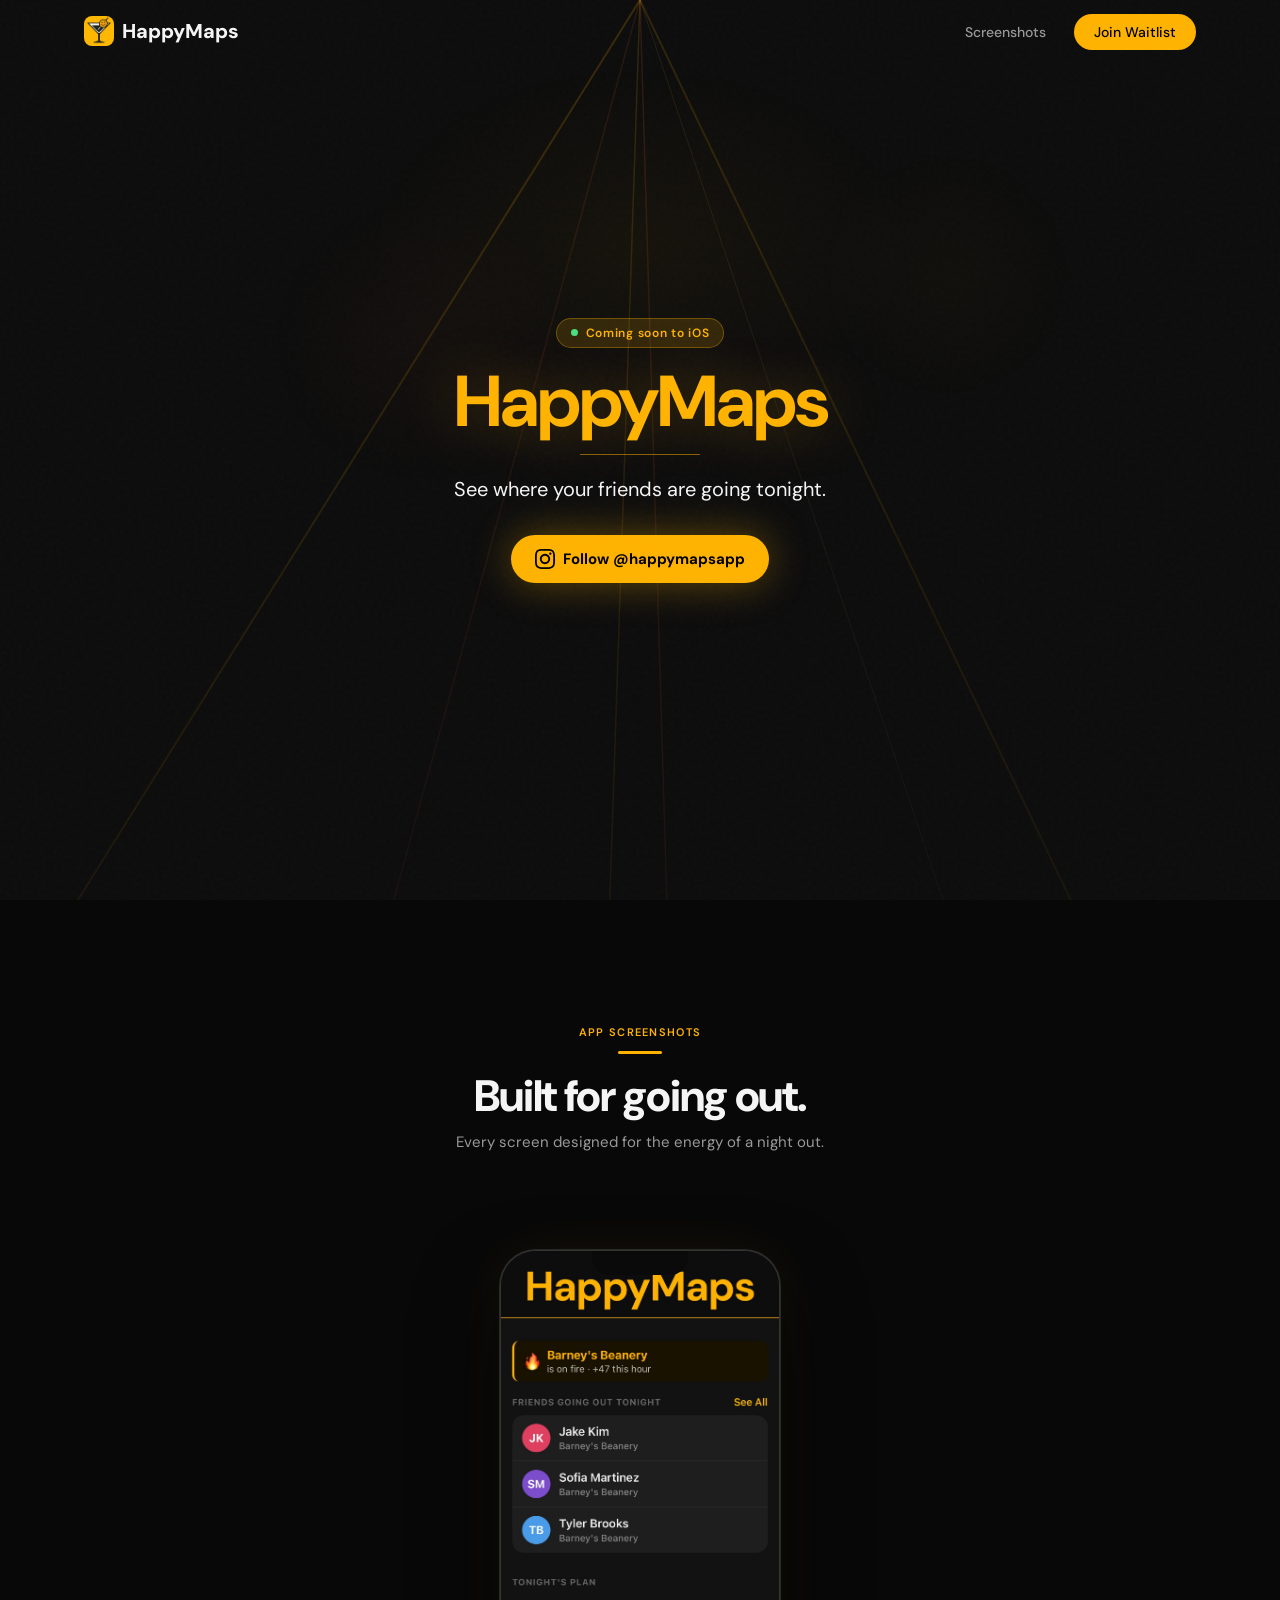
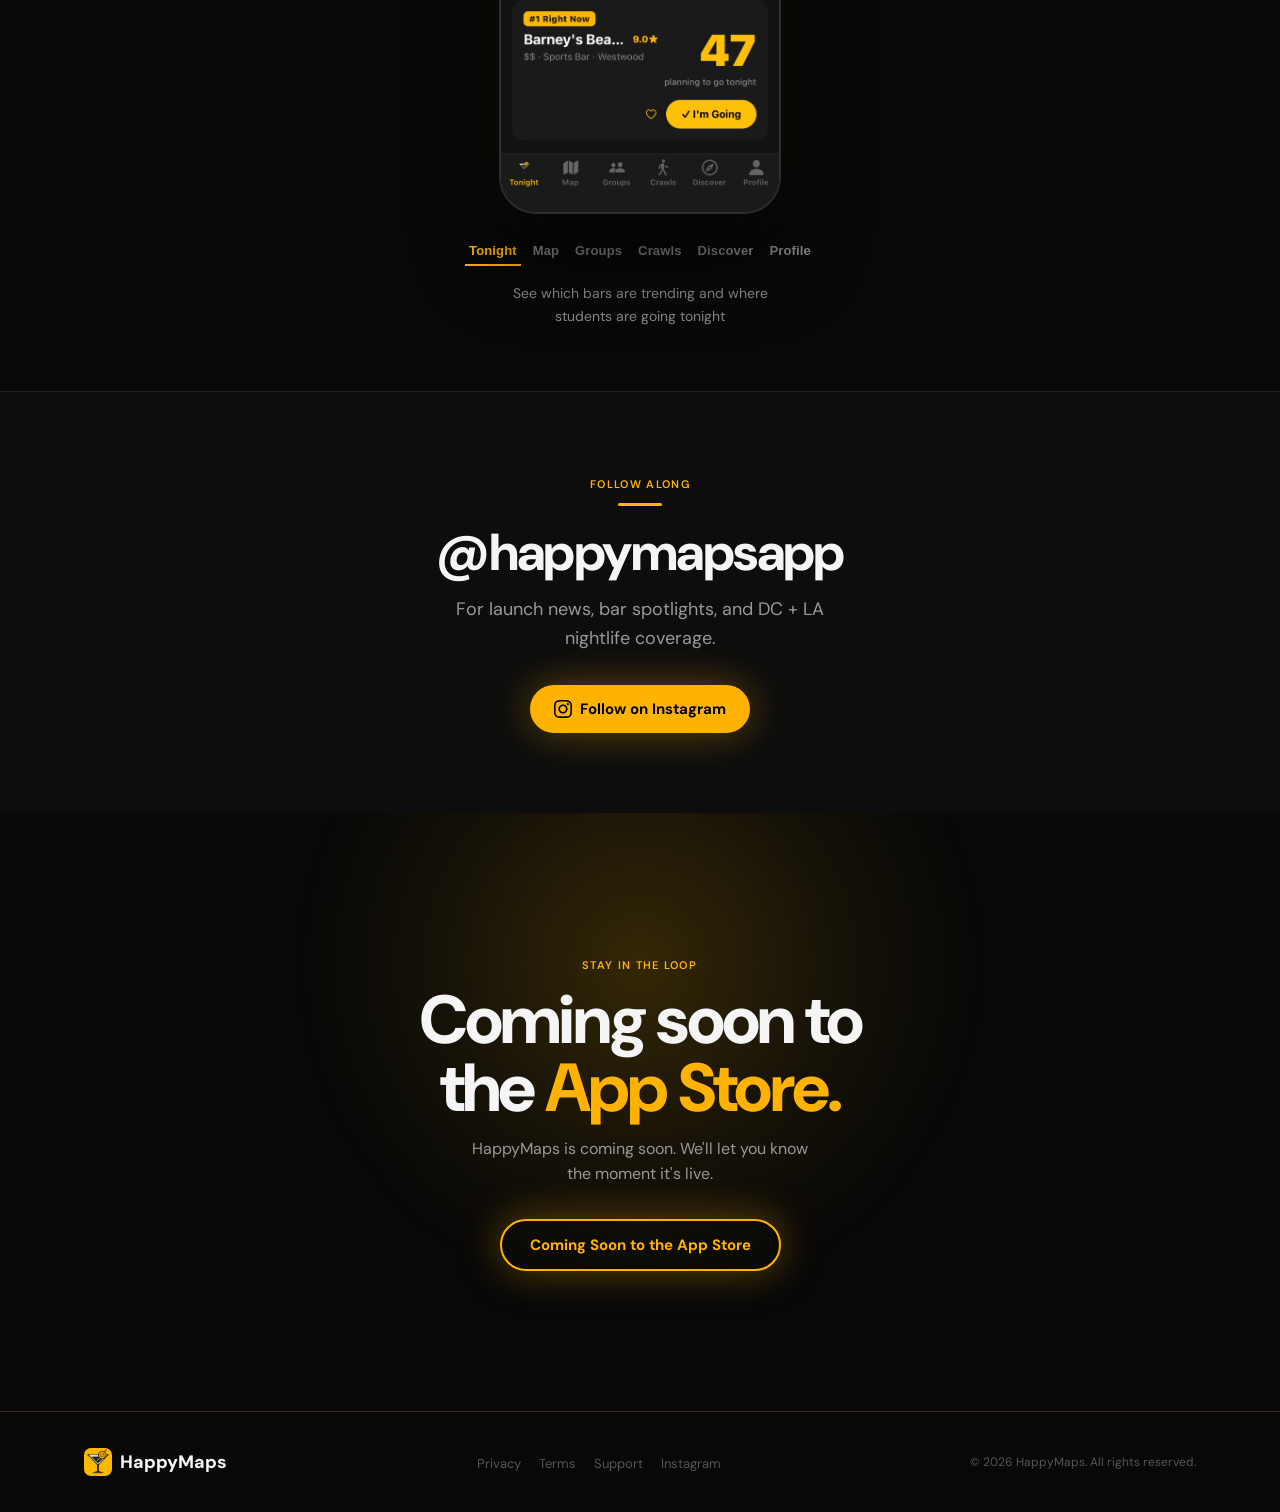
==== commit dcc2f47a: "Add favicons for browser tabs and iOS home screen Co-Authored-By: Claude Opus 4.7 (1M context) <nore" ====
--- a/index.html
+++ b/index.html
@@ -4,6 +4,15 @@
   <meta charset="UTF-8" />
   <meta name="viewport" content="width=device-width, initial-scale=1.0" />
   <title>HappyMaps — See Where Your Friends Are Going Tonight</title>
+
+  <!-- Favicons -->
+  <link rel="icon" type="image/png" href="/favicon-96x96.png" sizes="96x96" />
+  <link rel="icon" type="image/svg+xml" href="/favicon.svg" />
+  <link rel="shortcut icon" href="/favicon.ico" />
+  <link rel="apple-touch-icon" sizes="180x180" href="/apple-touch-icon.png" />
+  <meta name="apple-mobile-web-app-title" content="HappyMaps" />
+  <link rel="manifest" href="/site.webmanifest" />
+  <meta name="theme-color" content="#FFB300" />
 
   <!-- Open Graph / iMessage / Slack -->
   <meta property="og:title" content="HappyMaps">
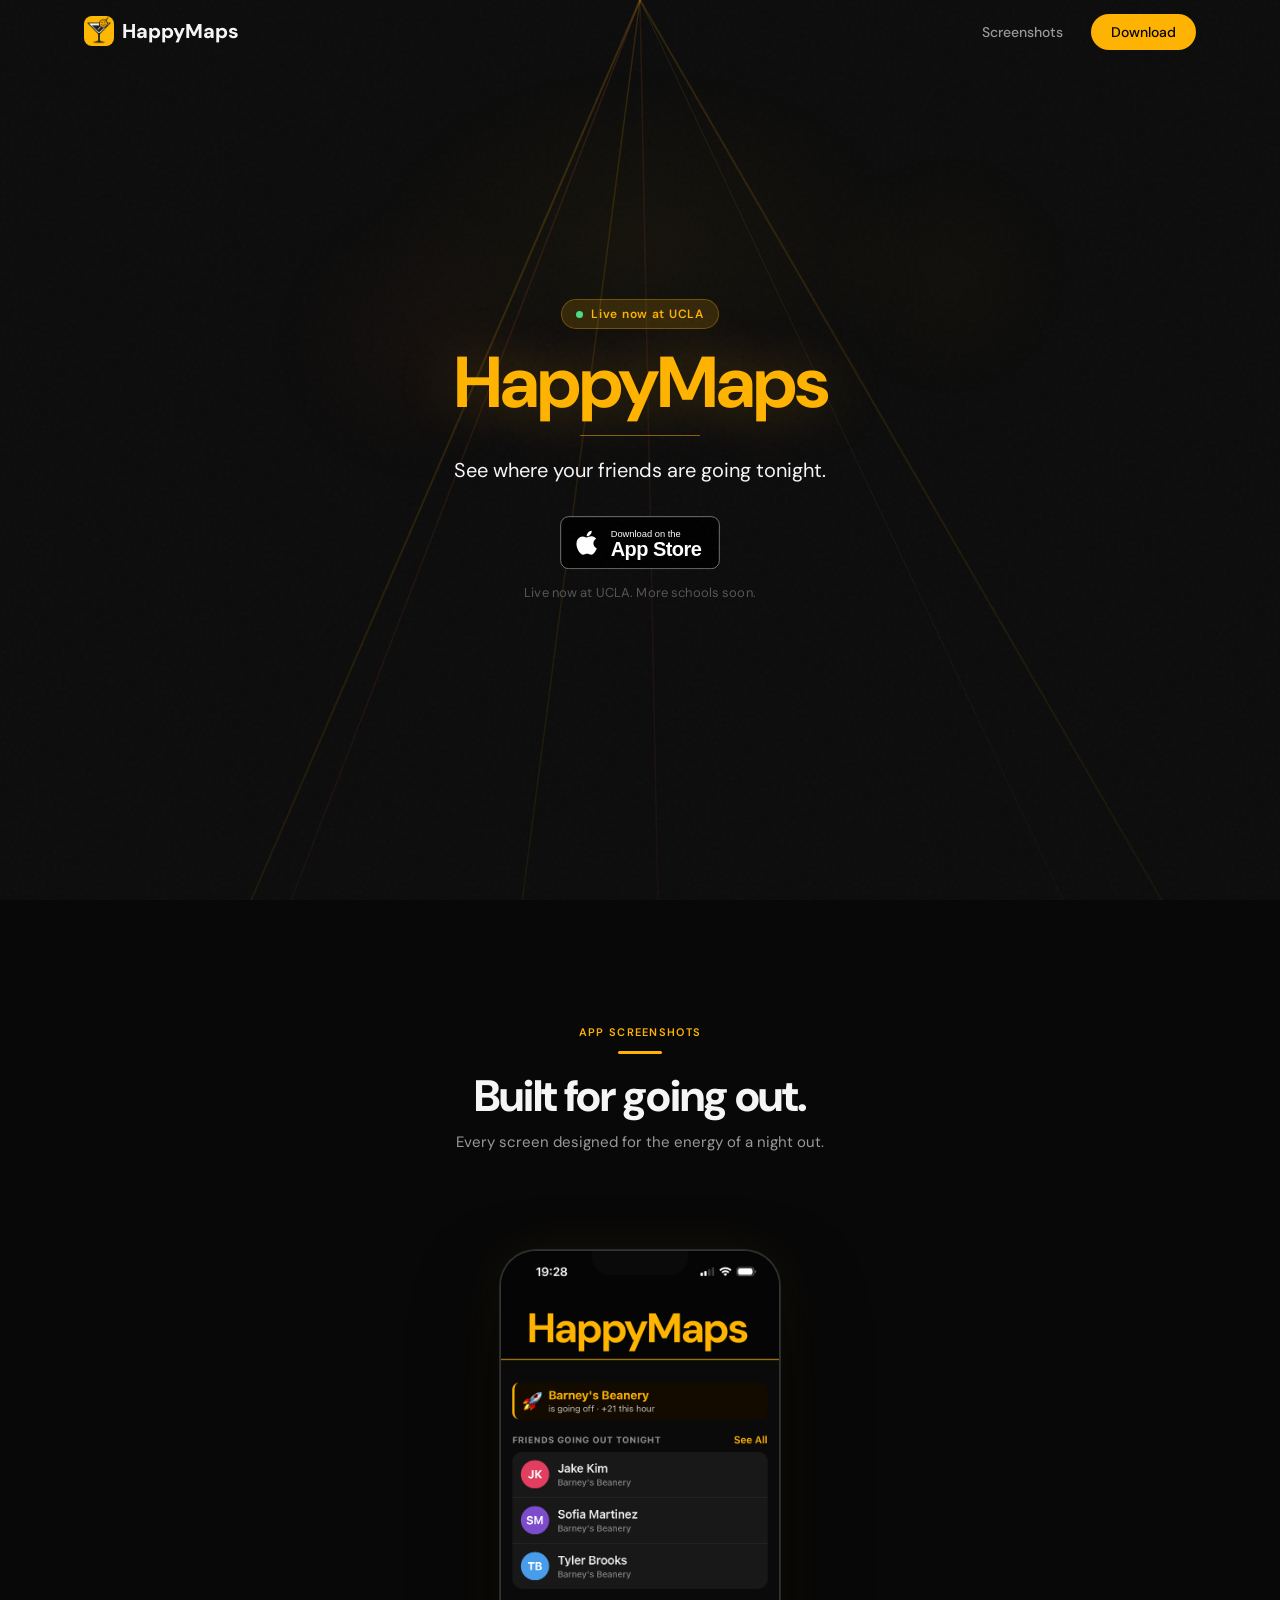
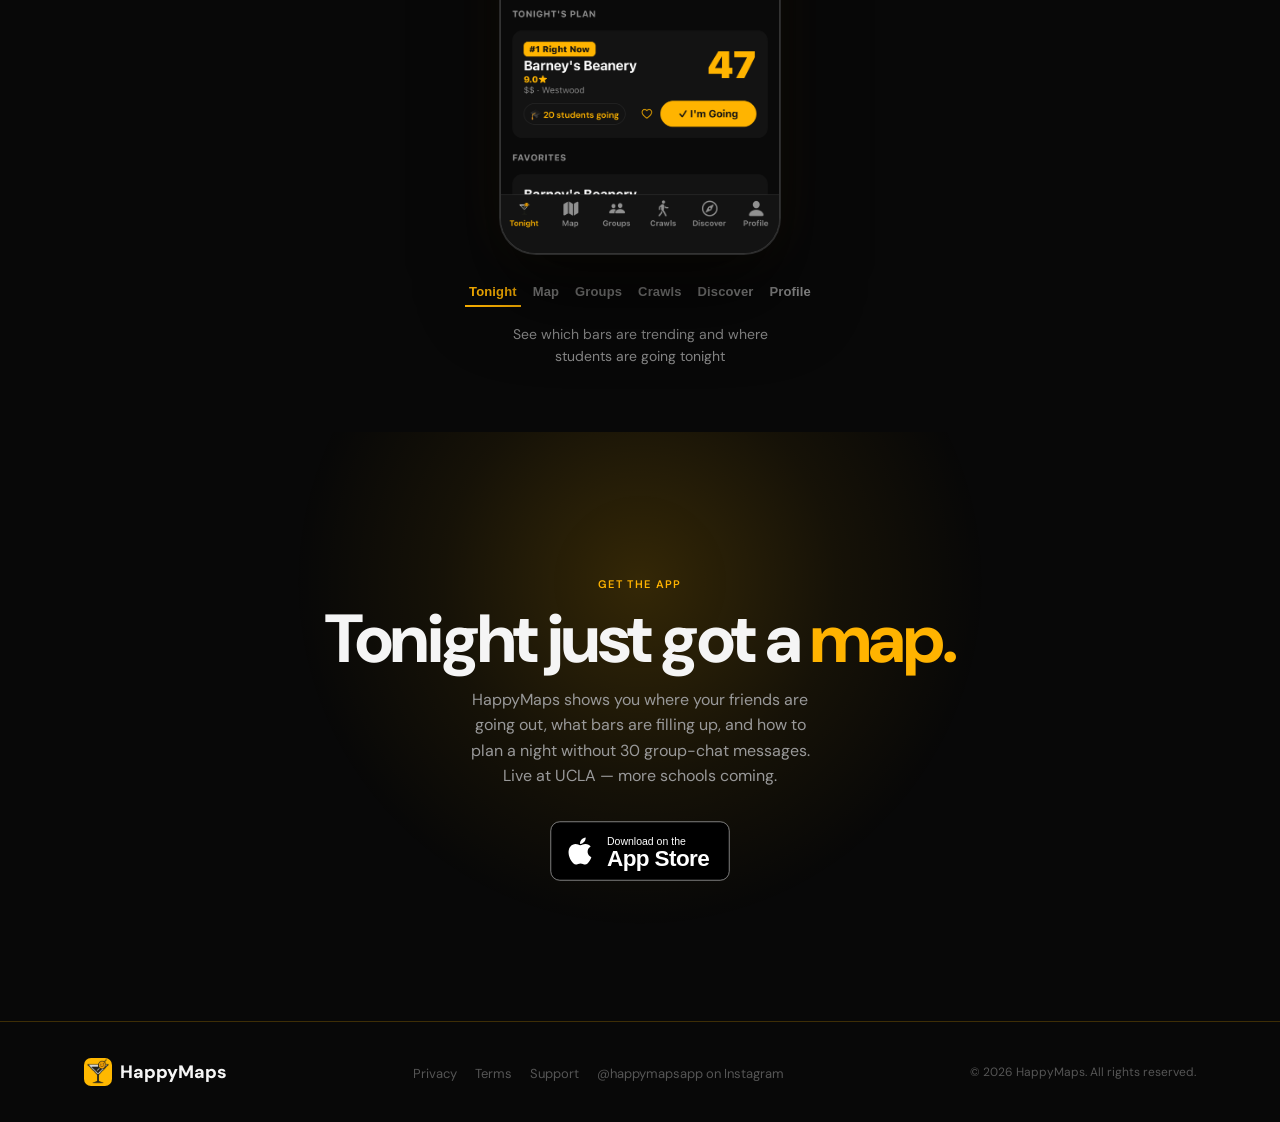
==== commit 6d9a0a1f: "Website: launch refresh — new App Store badges, kebab-case screenshots, /coming-soon capture page, r" ====
--- a/index.html
+++ b/index.html
@@ -3,7 +3,7 @@
 <head>
   <meta charset="UTF-8" />
   <meta name="viewport" content="width=device-width, initial-scale=1.0" />
-  <title>HappyMaps — See Where Your Friends Are Going Tonight</title>
+  <title>HappyMaps — See where your friends are going out tonight</title>
 
   <!-- Favicons -->
   <link rel="icon" type="image/png" href="/favicon-96x96.png" sizes="96x96" />
@@ -16,7 +16,7 @@
 
   <!-- Open Graph / iMessage / Slack -->
   <meta property="og:title" content="HappyMaps">
-  <meta property="og:description" content="See where your friends are going tonight. Coming soon to UCLA.">
+  <meta property="og:description" content="The nightlife app for college students. See where your friends are going, what bars are trending, and plan your night.">
   <meta property="og:image" content="https://happymapsapp.com/assets/images/og-image.png">
   <meta property="og:url" content="https://happymapsapp.com">
   <meta property="og:type" content="website">
@@ -25,7 +25,7 @@
   <!-- Twitter Card -->
   <meta name="twitter:card" content="summary_large_image">
   <meta name="twitter:title" content="HappyMaps">
-  <meta name="twitter:description" content="See where your friends are going tonight. Coming soon to UCLA.">
+  <meta name="twitter:description" content="The nightlife app for college students. See where your friends are going, what bars are trending, and plan your night.">
   <meta name="twitter:image" content="https://happymapsapp.com/assets/images/og-image.png">
 
   <link rel="preconnect" href="https://fonts.googleapis.com" />
@@ -206,14 +206,24 @@
       background: rgba(255,255,255,0.04);
     }
 
-    .btn-coming-soon {
-      display: inline-flex; align-items: center; gap: 8px;
-      background: transparent; color: #FFB300;
-      padding: 14px 28px; border-radius: 100px;
-      font-weight: 700; font-size: 15px;
-      border: 2px solid #FFB300;
-      cursor: default; pointer-events: none;
-      box-shadow: 0 0 40px var(--amber-strong);
+    .app-store-badge {
+      display: inline-block;
+      line-height: 0;
+      transition: transform 0.15s ease;
+    }
+    .app-store-badge:hover { transform: translateY(-2px); }
+    .app-store-badge svg { display: block; height: auto; }
+    .app-store-badge--hero svg     { width: 160px; }
+    .app-store-badge--download svg { width: 180px; }
+    @media (max-width: 767px) {
+      .app-store-badge--hero svg { width: 140px; }
+    }
+
+    .hero-availability {
+      margin-top: 14px;
+      font-size: 13px;
+      color: var(--text-3);
+      letter-spacing: 0.01em;
     }
 
     /* ═══════════════════════════════════════
@@ -522,30 +532,6 @@
       white-space: nowrap;
     }
     .search-bar-badge svg { flex-shrink: 0; }
-
-    /* ═══════════════════════════════════════
-       INSTAGRAM CALLOUT
-    ═══════════════════════════════════════ */
-    #instagram-callout {
-      padding: 80px 0;
-      text-align: center;
-      background: #0D0D0D;
-      border-top: 1px solid var(--border);
-    }
-    .ig-headline {
-      font-size: 44px; font-weight: 800;
-      letter-spacing: -0.03em; line-height: 1.1;
-      margin-bottom: 14px;
-    }
-    .ig-sub {
-      font-size: 17px; color: var(--text-2);
-      line-height: 1.6; max-width: 420px;
-      margin: 0 auto 32px;
-    }
-    @media (min-width: 768px) {
-      .ig-headline { font-size: 52px; }
-      .ig-sub { font-size: 18px; }
-    }
 
     /* ═══════════════════════════════════════
        DOWNLOAD CTA
@@ -802,6 +788,18 @@
 </head>
 <body>
 
+  <!-- App Store badge — defined once, reused via <use> in hero and #download -->
+  <svg width="0" height="0" style="position:absolute" aria-hidden="true">
+    <defs>
+      <symbol id="app-store-badge" viewBox="0 0 120 40">
+        <rect x="0.5" y="0.5" width="119" height="39" rx="6" fill="#000" stroke="#A6A6A6" stroke-width="0.5"/>
+        <path fill="#FFF" transform="translate(8, 8)" d="M17.05 20.28c-.98.95-2.05.8-3.08.35-1.09-.46-2.09-.48-3.24 0-1.44.62-2.2.44-3.06-.35C2.79 15.25 3.51 7.59 9.05 7.31c1.35.07 2.29.74 3.08.8 1.18-.24 2.31-.93 3.57-.84 1.51.12 2.65.72 3.4 1.8-3.12 1.87-2.38 5.98.48 7.13-.57 1.5-1.31 2.99-2.54 4.09zM12.03 7.25c-.15-2.23 1.66-4.07 3.74-4.25.29 2.58-2.34 4.5-3.74 4.25z"/>
+        <text x="38" y="16" fill="#FFF" font-family="-apple-system,BlinkMacSystemFont,'SF Pro Text','Helvetica Neue',Helvetica,Arial,sans-serif" font-size="7">Download on the</text>
+        <text x="38" y="30" fill="#FFF" font-family="-apple-system,BlinkMacSystemFont,'SF Pro Display','Helvetica Neue',Helvetica,Arial,sans-serif" font-size="15" font-weight="600" letter-spacing="-0.4">App Store</text>
+      </symbol>
+    </defs>
+  </svg>
+
   <!-- ── NAV ── -->
   <nav id="nav">
     <div class="container nav-inner">
@@ -811,7 +809,7 @@
       </a>
       <ul class="nav-links">
         <li><a href="#screenshots">Screenshots</a></li>
-        <li><a href="https://www.instagram.com/happymapsapp" target="_blank" rel="noopener" class="btn-nav">Join Waitlist</a></li>
+        <li><a href="/coming-soon" target="_blank" rel="noopener" class="btn-nav">Download</a></li>
       </ul>
     </div>
   </nav>
@@ -826,17 +824,17 @@
     <div class="hero-content" id="heroContent">
       <div class="hero-eyebrow">
         <div class="dot"></div>
-        <span id="eyebrow-text">Coming soon to iOS</span>
+        <span id="eyebrow-text">Live now at UCLA</span>
       </div>
       <h1 class="hero-title-new">HappyMaps</h1>
       <div class="hero-divider"></div>
       <p class="hero-sub-new">See where your friends are going tonight.</p>
       <div class="hero-ctas">
-        <a href="https://www.instagram.com/happymapsapp" target="_blank" rel="noopener" class="btn-primary">
-          <svg width="20" height="20" viewBox="0 0 24 24" fill="currentColor" style="flex-shrink:0;" aria-hidden="true"><path d="M12 2.163c3.204 0 3.584.012 4.85.07 3.252.148 4.771 1.691 4.919 4.919.058 1.265.069 1.645.069 4.849 0 3.205-.012 3.584-.069 4.849-.149 3.225-1.664 4.771-4.919 4.919-1.266.058-1.644.07-4.85.07-3.204 0-3.584-.012-4.849-.07-3.26-.149-4.771-1.699-4.919-4.92-.058-1.265-.07-1.644-.07-4.849 0-3.204.013-3.583.07-4.849.149-3.227 1.664-4.771 4.919-4.919 1.266-.057 1.645-.069 4.849-.069zm0-2.163c-3.259 0-3.667.014-4.947.072-4.358.2-6.78 2.618-6.98 6.98-.059 1.281-.073 1.689-.073 4.948 0 3.259.014 3.668.072 4.948.2 4.358 2.618 6.78 6.98 6.98 1.281.058 1.689.072 4.948.072 3.259 0 3.668-.014 4.948-.072 4.354-.2 6.782-2.618 6.979-6.98.059-1.28.073-1.689.073-4.948 0-3.259-.014-3.667-.072-4.947-.196-4.354-2.617-6.78-6.979-6.98-1.281-.059-1.69-.073-4.949-.073zm0 5.838c-3.403 0-6.162 2.759-6.162 6.162s2.759 6.163 6.162 6.163 6.162-2.759 6.162-6.163c0-3.403-2.759-6.162-6.162-6.162zm0 10.162c-2.209 0-4-1.79-4-4 0-2.209 1.791-4 4-4s4 1.791 4 4c0 2.21-1.791 4-4 4zm6.406-11.845c-.796 0-1.441.645-1.441 1.44s.645 1.44 1.441 1.44c.795 0 1.439-.645 1.439-1.44s-.644-1.44-1.439-1.44z"/></svg>
-          Follow @happymapsapp
+        <a href="/coming-soon" target="_blank" rel="noopener" class="app-store-badge app-store-badge--hero" aria-label="Download HappyMaps on the App Store">
+          <svg viewBox="0 0 120 40"><use href="#app-store-badge"/></svg>
         </a>
       </div>
+      <p class="hero-availability">Live now at UCLA. More schools soon.</p>
     </div>
   </section>
 
@@ -854,7 +852,7 @@
       <div class="sc-frame-wrap">
         <div class="phone-frame">
           <div class="phone-notch"></div>
-          <img id="scActiveImg" class="sc-img" src="screenshots/happymaps/IMG_tonight_new.jpeg" alt="Tonight feed" />
+          <img id="scActiveImg" class="sc-img" src="screenshots/happymaps/screenshot-tonight.png" alt="Tonight feed" />
         </div>
       </div>
       <div class="sc-tabs" id="scTabs">
@@ -869,33 +867,21 @@
     </div>
   </section>
 
-  <!-- ── INSTAGRAM CALLOUT ── -->
-  <section id="instagram-callout">
-    <div class="container">
-      <span class="label reveal">Follow along</span>
-      <div class="divider reveal d1"></div>
-      <h2 class="ig-headline reveal d2">@happymapsapp</h2>
-      <p class="ig-sub reveal d3">For launch news, bar spotlights, and DC + LA nightlife coverage.</p>
-      <a href="https://www.instagram.com/happymapsapp" target="_blank" rel="noopener" class="btn-primary reveal d4">
-        <svg width="18" height="18" viewBox="0 0 24 24" fill="currentColor" style="flex-shrink:0;" aria-hidden="true"><path d="M12 2.163c3.204 0 3.584.012 4.85.07 3.252.148 4.771 1.691 4.919 4.919.058 1.265.069 1.645.069 4.849 0 3.205-.012 3.584-.069 4.849-.149 3.225-1.664 4.771-4.919 4.919-1.266.058-1.644.07-4.85.07-3.204 0-3.584-.012-4.849-.07-3.26-.149-4.771-1.699-4.919-4.92-.058-1.265-.07-1.644-.07-4.849 0-3.204.013-3.583.07-4.849.149-3.227 1.664-4.771 4.919-4.919 1.266-.057 1.645-.069 4.849-.069zm0-2.163c-3.259 0-3.667.014-4.947.072-4.358.2-6.78 2.618-6.98 6.98-.059 1.281-.073 1.689-.073 4.948 0 3.259.014 3.668.072 4.948.2 4.358 2.618 6.78 6.98 6.98 1.281.058 1.689.072 4.948.072 3.259 0 3.668-.014 4.948-.072 4.354-.2 6.782-2.618 6.979-6.98.059-1.28.073-1.689.073-4.948 0-3.259-.014-3.667-.072-4.947-.196-4.354-2.617-6.78-6.979-6.98-1.281-.059-1.69-.073-4.949-.073zm0 5.838c-3.403 0-6.162 2.759-6.162 6.162s2.759 6.163 6.162 6.163 6.162-2.759 6.162-6.163c0-3.403-2.759-6.162-6.162-6.162zm0 10.162c-2.209 0-4-1.79-4-4 0-2.209 1.791-4 4-4s4 1.791 4 4c0 2.21-1.791 4-4 4zm6.406-11.845c-.796 0-1.441.645-1.441 1.44s.645 1.44 1.441 1.44c.795 0 1.439-.645 1.439-1.44s-.644-1.44-1.439-1.44z"/></svg>
-        Follow on Instagram
-      </a>
-    </div>
-  </section>
-
   <!-- ── DOWNLOAD CTA ── -->
   <section id="download">
     <div class="container">
       <div class="download-content">
-        <span class="label reveal">Stay in the loop</span>
+        <span class="label reveal">Get the app</span>
         <h2 class="reveal d1">
-          Coming soon to<br />the <span class="accent">App Store.</span>
+          Tonight just got a <span class="accent">map.</span>
         </h2>
         <p>
-          HappyMaps is coming soon. We'll let you know the moment it's live.
+          HappyMaps shows you where your friends are going out, what bars are filling up, and how to plan a night without 30 group-chat messages. Live at UCLA — more schools coming.
         </p>
         <div class="download-btns">
-          <span class="btn-coming-soon">Coming Soon to the App Store</span>
+          <a href="/coming-soon" target="_blank" rel="noopener" class="app-store-badge app-store-badge--download" aria-label="Download HappyMaps on the App Store">
+            <svg viewBox="0 0 120 40"><use href="#app-store-badge"/></svg>
+          </a>
         </div>
       </div>
     </div>
@@ -912,7 +898,7 @@
         <li><a href="/privacy">Privacy</a></li>
         <li><a href="/terms">Terms</a></li>
         <li><a href="mailto:henry@happymapsapp.com">Support</a></li>
-        <li><a href="https://www.instagram.com/happymapsapp?igsh=NTc4MTIwNjQ2YQ%3D%3D&utm_source=qr" target="_blank" rel="noopener">Instagram</a></li>
+        <li><a href="https://www.instagram.com/happymapsapp" target="_blank" rel="noopener">@happymapsapp on Instagram</a></li>
       </ul>
       <span class="footer-copy">© 2026 HappyMaps. All rights reserved.</span>
     </div>
@@ -940,12 +926,12 @@
     // Screenshot showcase — tab switching + swipe
     (function () {
       var screens = [
-        { src: 'screenshots/happymaps/IMG_tonight_new.jpeg', alt: 'Tonight feed',  caption: 'See which bars are trending and where students are going tonight' },
-        { src: 'screenshots/happymaps/IMG_map_new.jpeg',     alt: 'Map view',      caption: 'Color-coded pins show activity levels across the city' },
-        { src: 'screenshots/happymaps/IMG_groups_new.jpeg',  alt: 'Groups',        caption: 'Create a crew, vote on bars, and coordinate your night' },
-        { src: 'screenshots/happymaps/IMG_crawls_new.jpeg',  alt: 'Crawls',        caption: 'Plan multi-bar nights with your friends' },
-        { src: 'screenshots/happymaps/IMG_discover_new.jpeg',alt: 'Discover',      caption: "Rankings, student picks, and tonight's hottest spots" },
-        { src: 'screenshots/happymaps/IMG_profile_new.jpeg', alt: 'Profile',       caption: "Your nightlife history, ratings, and tonight's plan" },
+        { src: 'screenshots/happymaps/screenshot-tonight.png',  alt: 'Tonight feed', caption: 'See which bars are trending and where students are going tonight' },
+        { src: 'screenshots/happymaps/screenshot-map.png',      alt: 'Map view',     caption: 'Color-coded pins show activity levels across the city' },
+        { src: 'screenshots/happymaps/screenshot-groups.png',   alt: 'Groups',       caption: 'Create a crew, vote on bars, and coordinate your night' },
+        { src: 'screenshots/happymaps/screenshot-crawls.png',   alt: 'Crawls',       caption: 'Plan multi-bar nights with your friends' },
+        { src: 'screenshots/happymaps/screenshot-discover.png', alt: 'Discover',     caption: "Rankings, student picks, and tonight's hottest spots" },
+        { src: 'screenshots/happymaps/screenshot-profile.png',  alt: 'Profile',      caption: "Your nightlife history, ratings, and tonight's plan" },
       ];
       var img     = document.getElementById('scActiveImg');
       var caption = document.getElementById('scCaption');
@@ -982,22 +968,6 @@
         if (Math.abs(dx) < 40) return;
         switchTo(dx < 0 ? Math.min(current + 1, screens.length - 1) : Math.max(current - 1, 0));
       }, { passive: true });
-    })();
-
-    // Hero eyebrow text crossfade
-    (function () {
-      const el = document.getElementById('eyebrow-text');
-      if (!el) return;
-      const msgs = ['Coming soon to iOS', 'Follow for updates'];
-      let idx = 0;
-      setInterval(() => {
-        el.style.opacity = '0';
-        setTimeout(() => {
-          idx = (idx + 1) % msgs.length;
-          el.textContent = msgs[idx];
-          el.style.opacity = '1';
-        }, 360);
-      }, 3000);
     })();
 
     // Search result rows staggered reveal
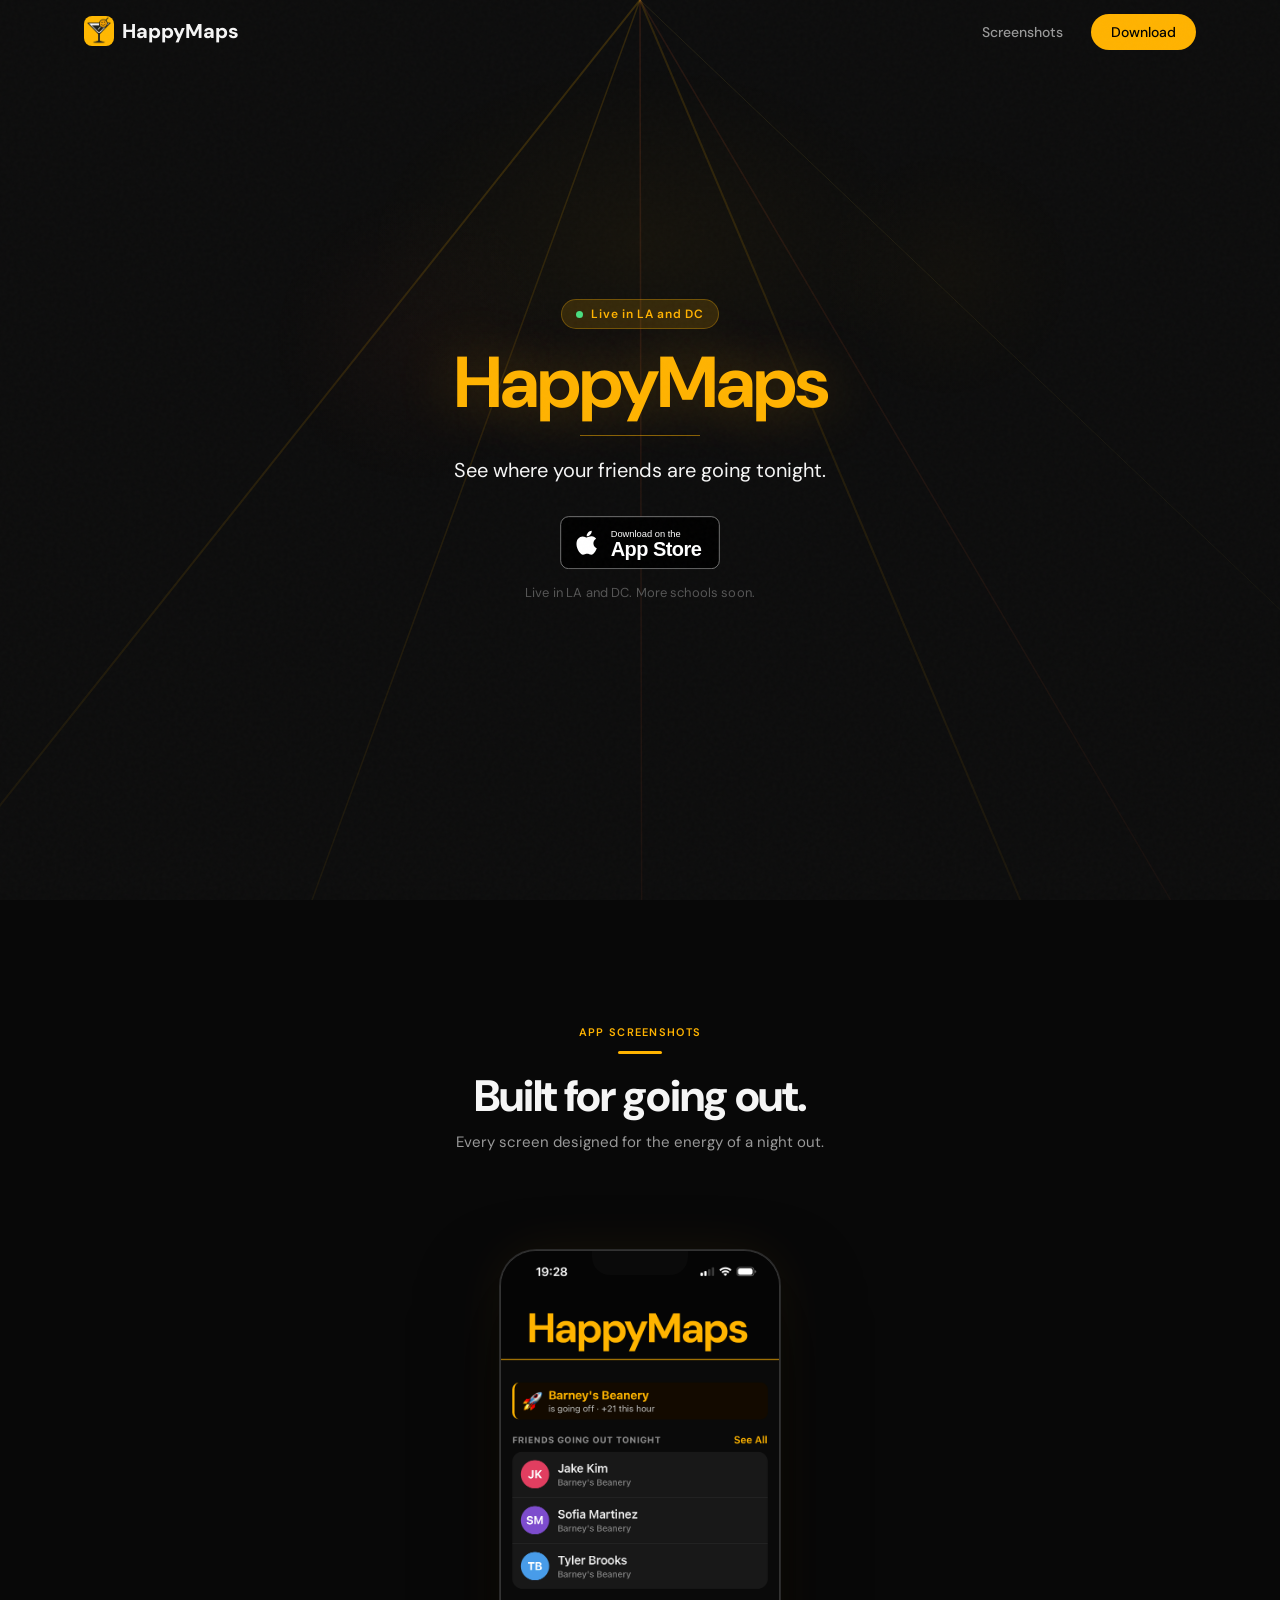
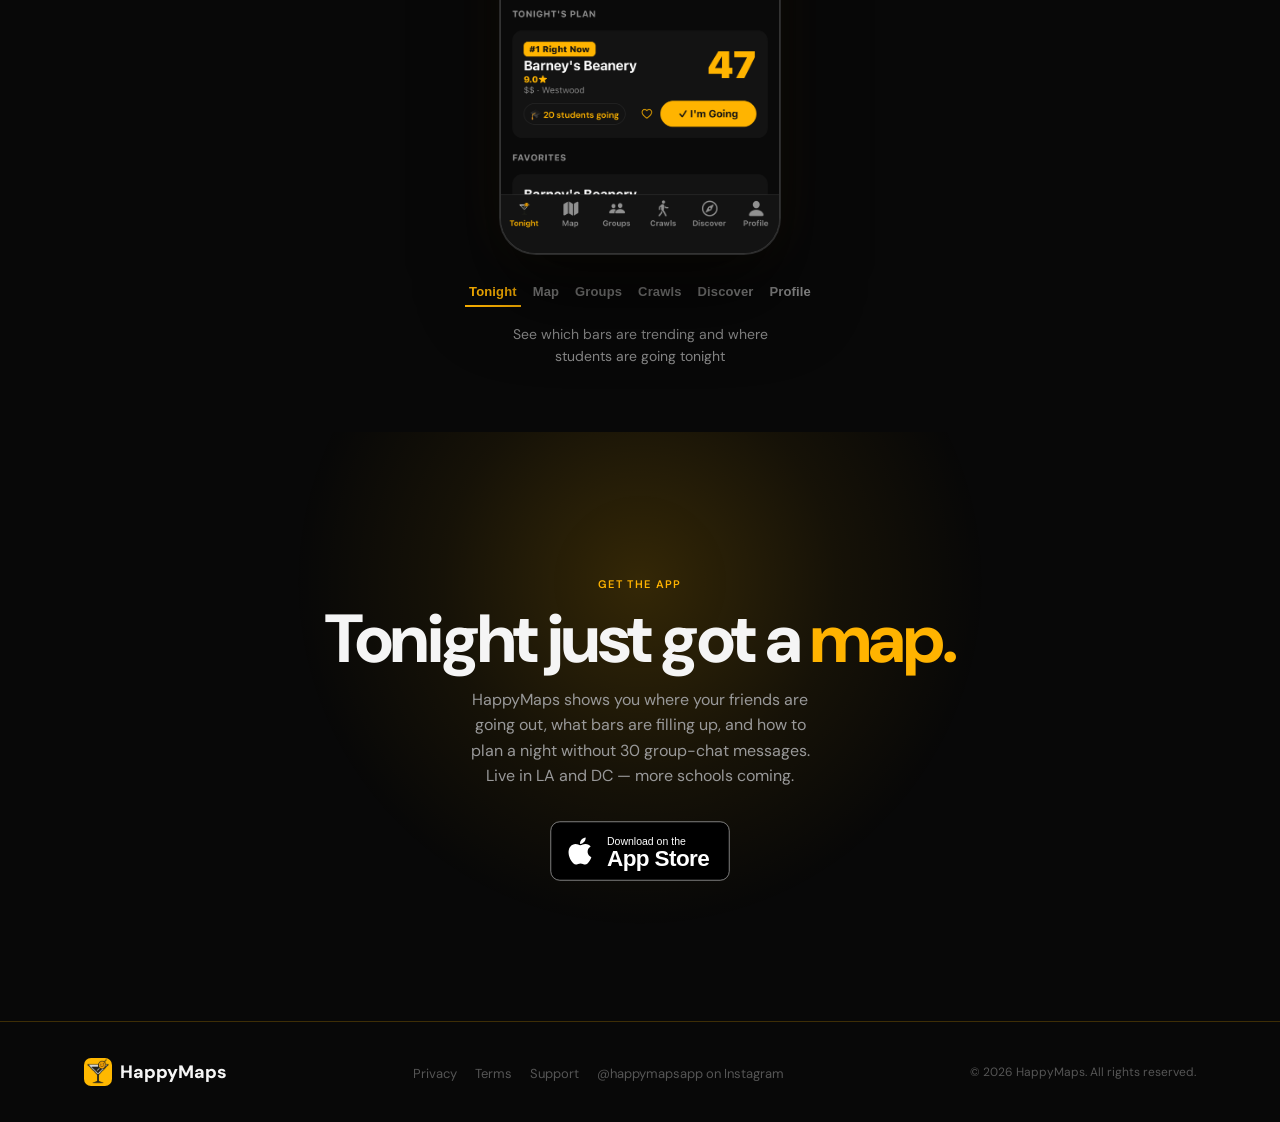
==== commit 06f2b2b8: "Website: hero + download section copy — 'Live in LA and DC' instead of UCLA-only Co-Authored-By: Cla" ====
--- a/index.html
+++ b/index.html
@@ -824,7 +824,7 @@
     <div class="hero-content" id="heroContent">
       <div class="hero-eyebrow">
         <div class="dot"></div>
-        <span id="eyebrow-text">Live now at UCLA</span>
+        <span id="eyebrow-text">Live in LA and DC</span>
       </div>
       <h1 class="hero-title-new">HappyMaps</h1>
       <div class="hero-divider"></div>
@@ -834,7 +834,7 @@
           <svg viewBox="0 0 120 40"><use href="#app-store-badge"/></svg>
         </a>
       </div>
-      <p class="hero-availability">Live now at UCLA. More schools soon.</p>
+      <p class="hero-availability">Live in LA and DC. More schools soon.</p>
     </div>
   </section>
 
@@ -876,7 +876,7 @@
           Tonight just got a <span class="accent">map.</span>
         </h2>
         <p>
-          HappyMaps shows you where your friends are going out, what bars are filling up, and how to plan a night without 30 group-chat messages. Live at UCLA — more schools coming.
+          HappyMaps shows you where your friends are going out, what bars are filling up, and how to plan a night without 30 group-chat messages. Live in LA and DC — more schools coming.
         </p>
         <div class="download-btns">
           <a href="/coming-soon" target="_blank" rel="noopener" class="app-store-badge app-store-badge--download" aria-label="Download HappyMaps on the App Store">
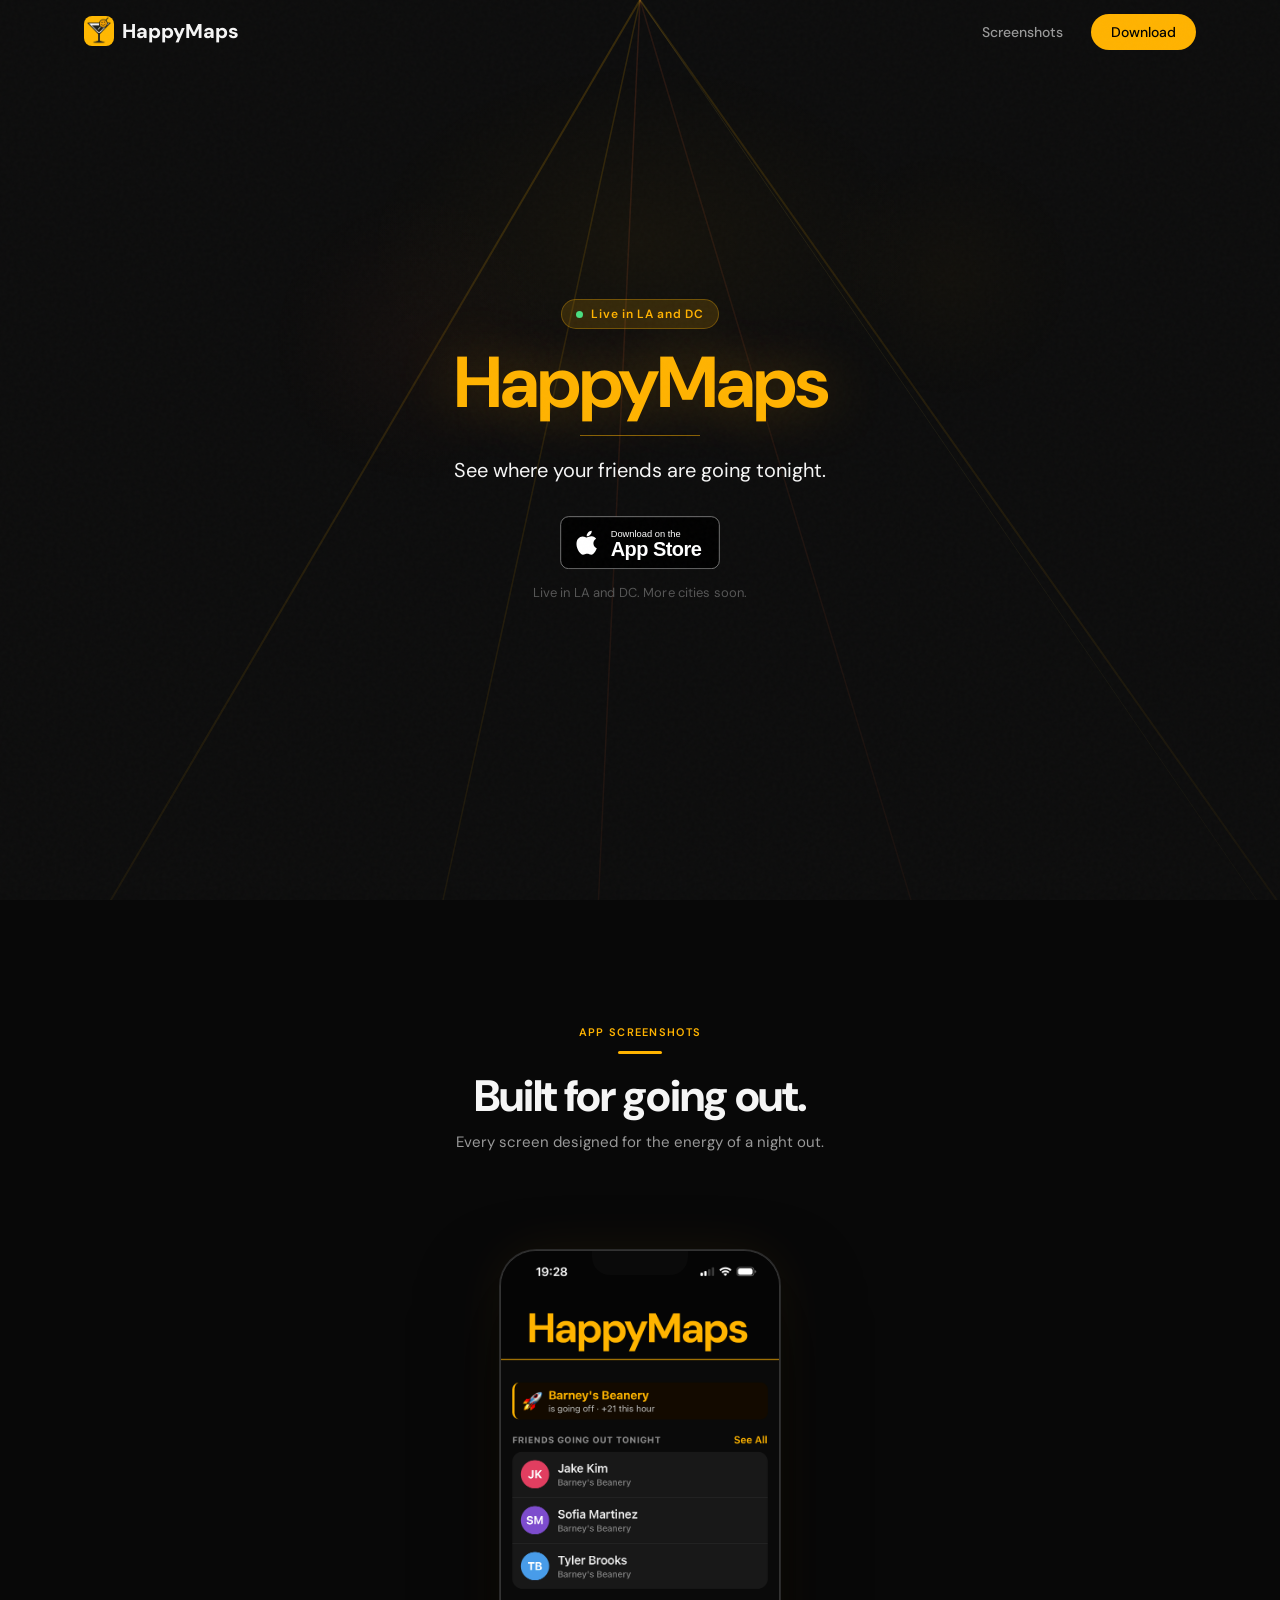
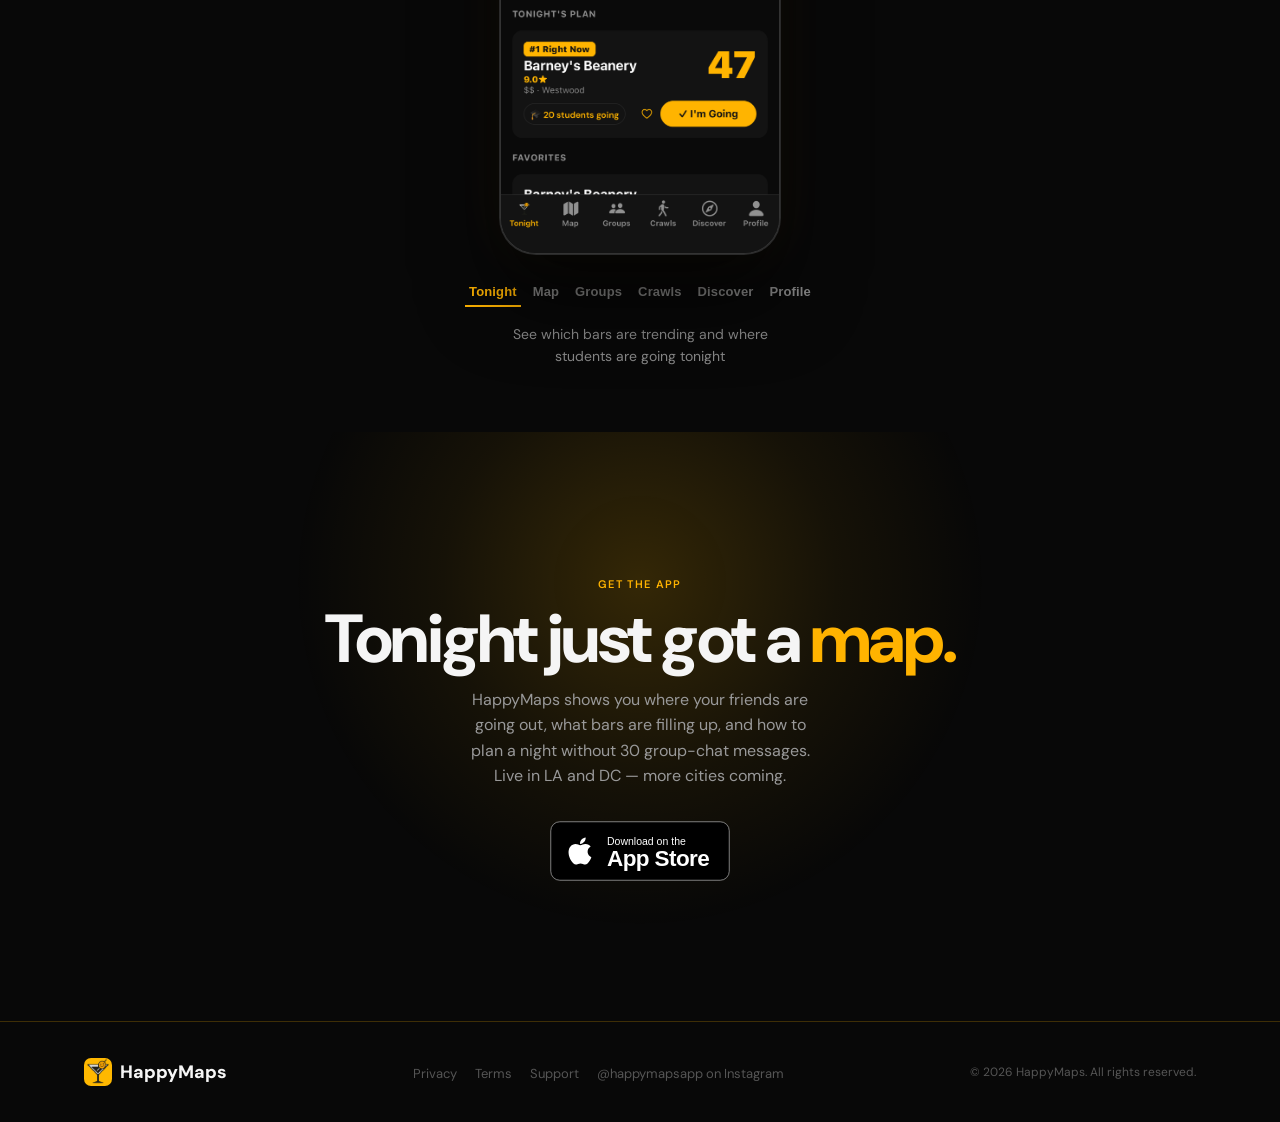
==== commit 7c5e301f: "Website: 'more cities soon' instead of 'more schools soon' Co-Authored-By: Claude Opus 4.7 (1M conte" ====
--- a/index.html
+++ b/index.html
@@ -834,7 +834,7 @@
           <svg viewBox="0 0 120 40"><use href="#app-store-badge"/></svg>
         </a>
       </div>
-      <p class="hero-availability">Live in LA and DC. More schools soon.</p>
+      <p class="hero-availability">Live in LA and DC. More cities soon.</p>
     </div>
   </section>
 
@@ -876,7 +876,7 @@
           Tonight just got a <span class="accent">map.</span>
         </h2>
         <p>
-          HappyMaps shows you where your friends are going out, what bars are filling up, and how to plan a night without 30 group-chat messages. Live in LA and DC — more schools coming.
+          HappyMaps shows you where your friends are going out, what bars are filling up, and how to plan a night without 30 group-chat messages. Live in LA and DC — more cities coming.
         </p>
         <div class="download-btns">
           <a href="/coming-soon" target="_blank" rel="noopener" class="app-store-badge app-store-badge--download" aria-label="Download HappyMaps on the App Store">
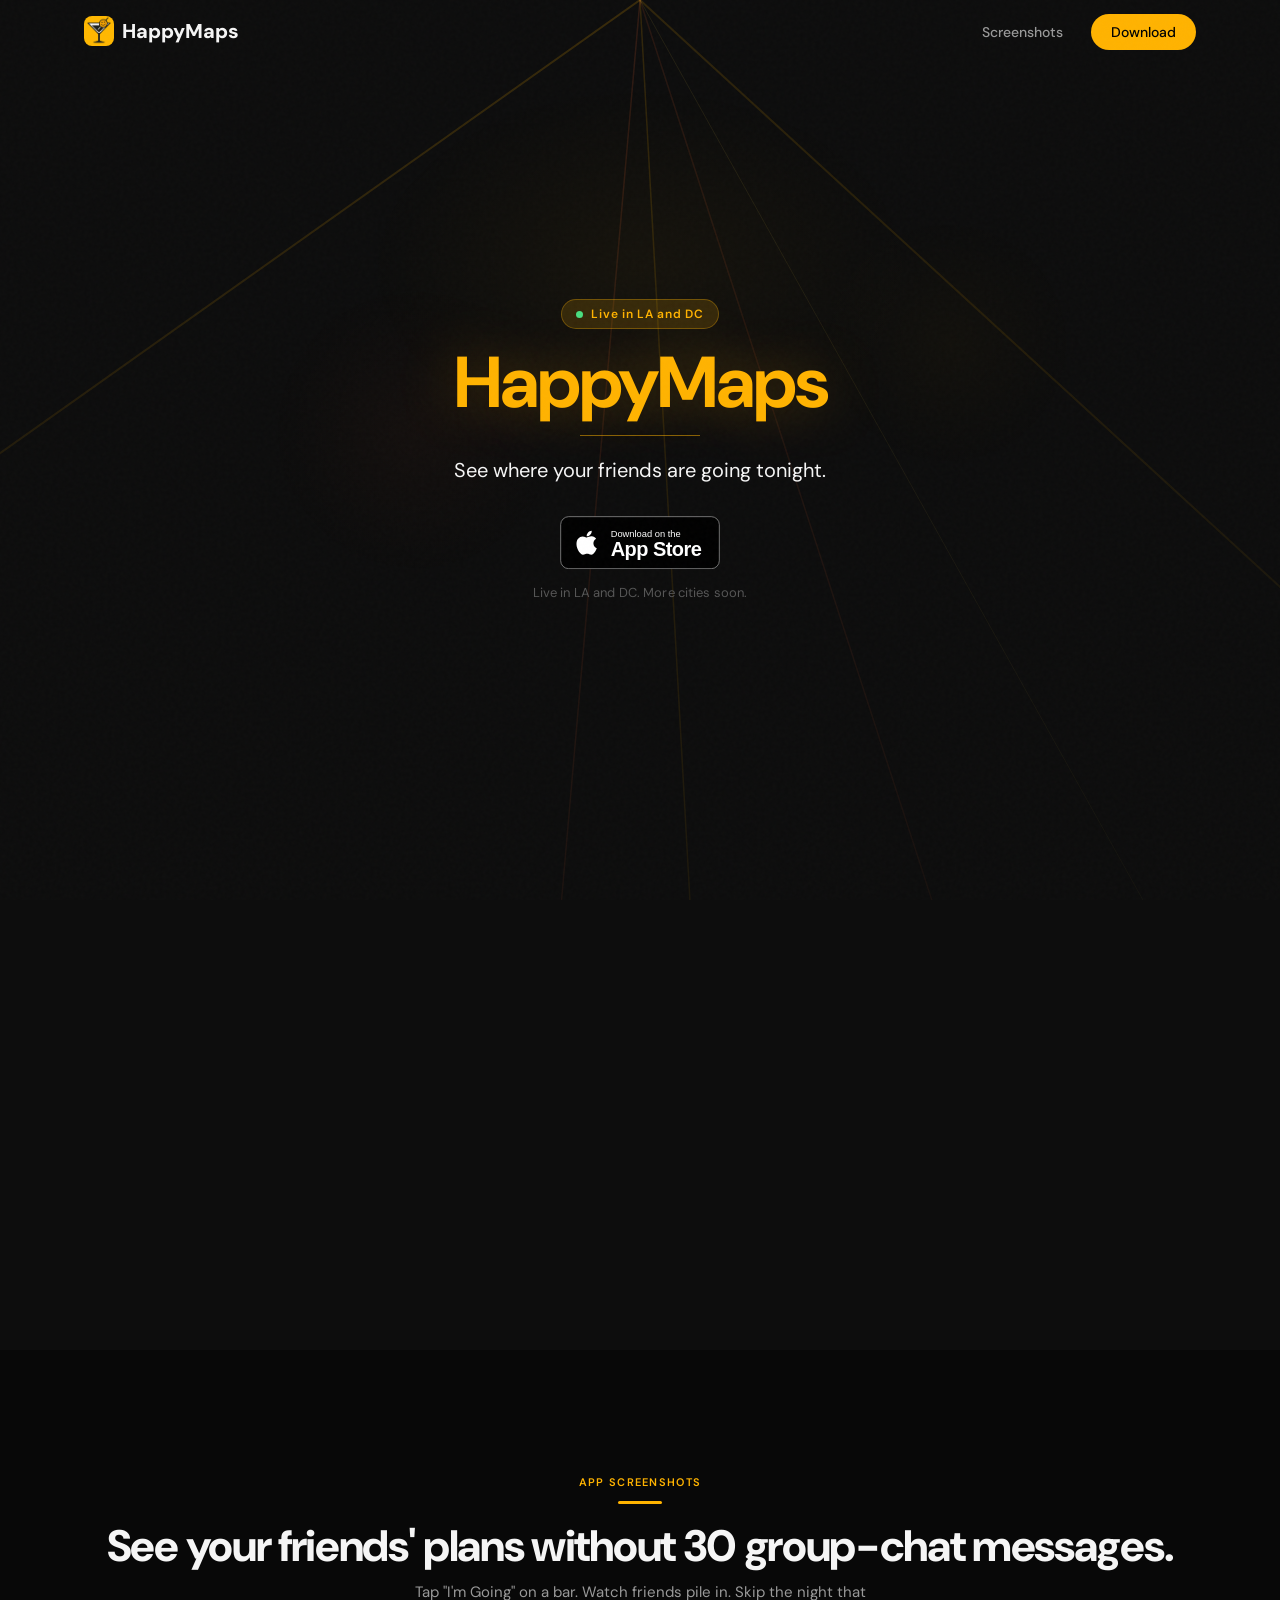
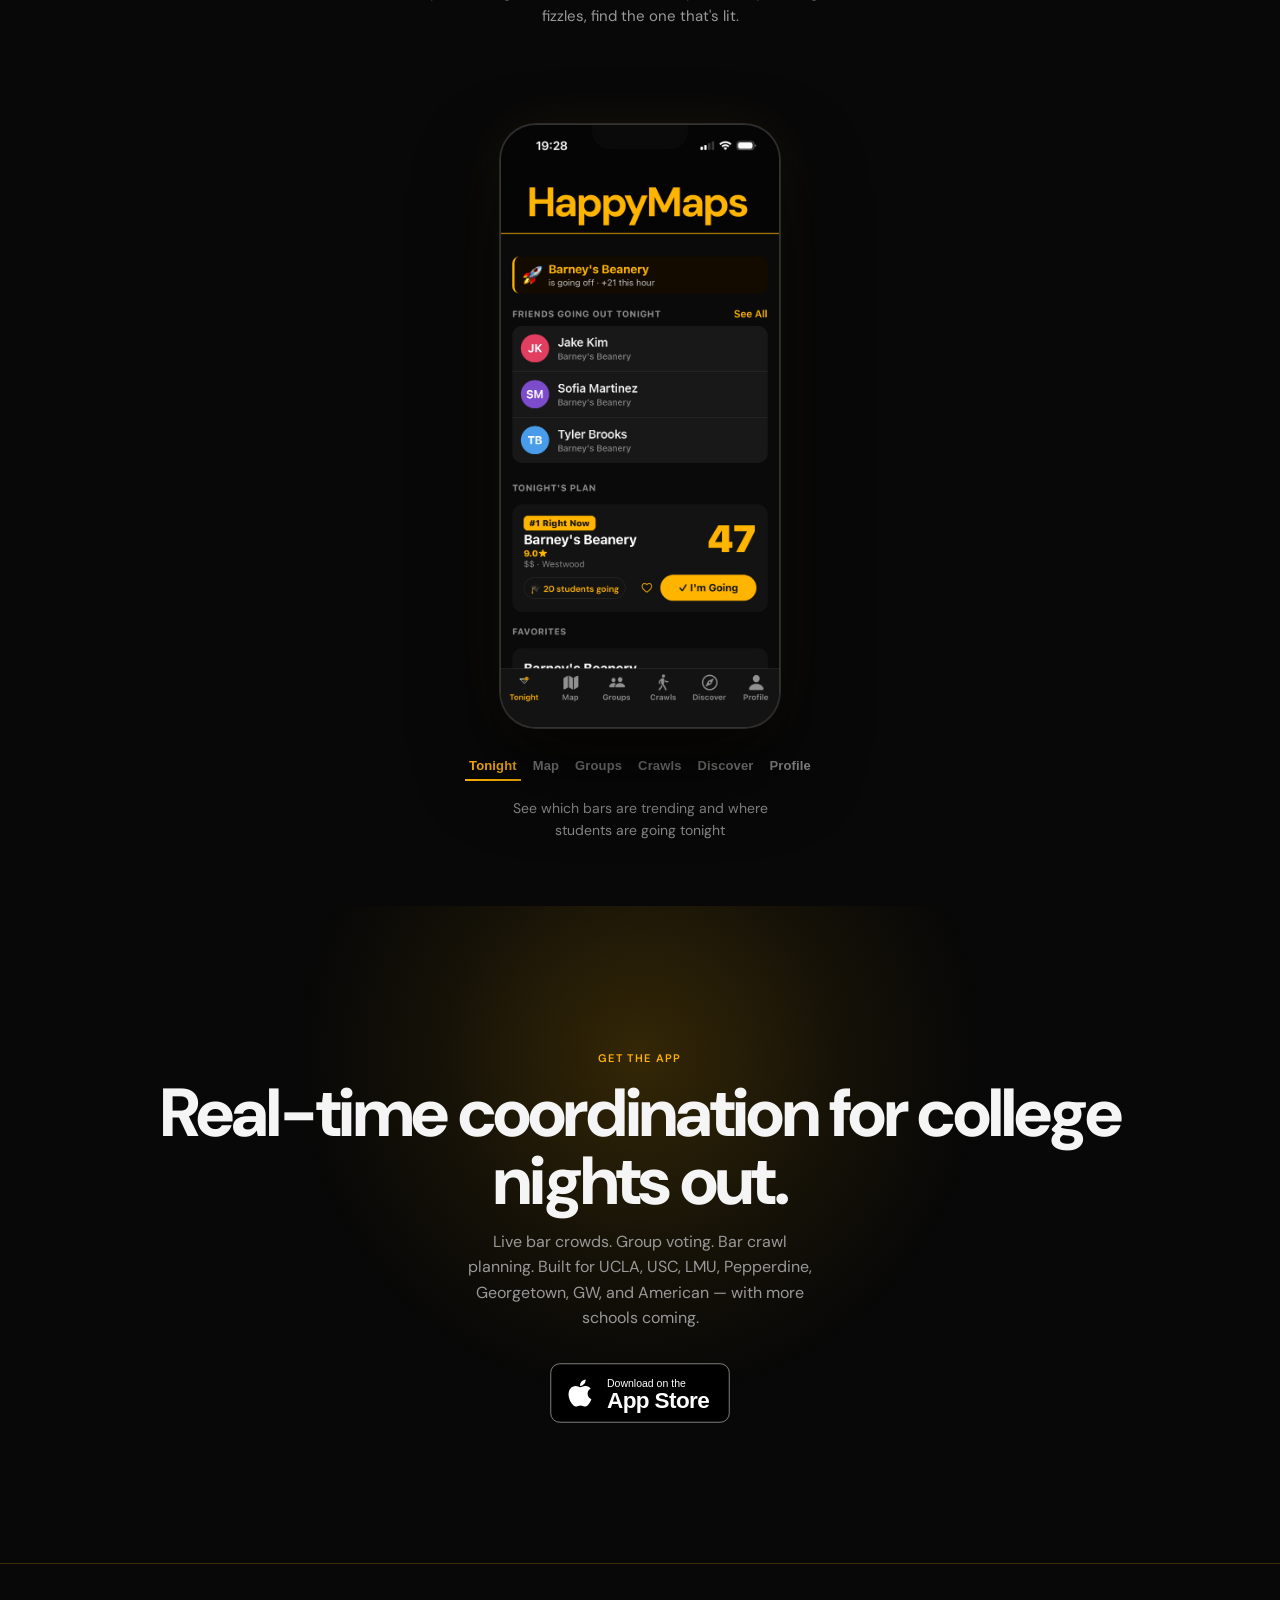
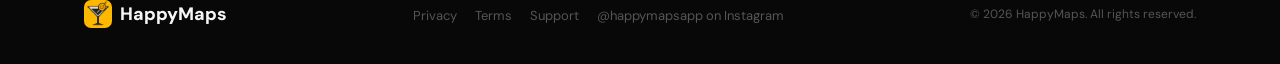
==== commit a0f7cf97: "fix(vercel): delete 404.html to enable HTTP 200 on rewrites Vercel auto-applies HTTP 404 status to a" ====
--- a/index.html
+++ b/index.html
@@ -274,17 +274,16 @@
        HERO — single column, centered, mobile-first
     ═══════════════════════════════════════ */
     #hero {
-      min-height: 100vh;
+      min-height: 150vh;
       overflow: hidden;
       text-align: center;
       position: relative;
       background: #0D0D0D;
-      display: flex; flex-direction: column;
-      align-items: center; justify-content: center;
     }
     .hero-content {
       position: relative;
       z-index: 2;
+      height: 100vh;
       display: flex; flex-direction: column; align-items: center;
       justify-content: center;
       padding: 0 20px; width: 100%;
@@ -440,6 +439,7 @@
     }
 
     @media (max-width: 767px) {
+      #hero { min-height: 110vh; }
       .sc-frame-wrap { width: 85vw; }
       .sc-frame-wrap .phone-frame { width: 85vw; height: auto; border-radius: 30px; }
     }
@@ -844,8 +844,8 @@
       <div class="section-header reveal">
         <span class="label">App screenshots</span>
         <div class="divider"></div>
-        <h2>Built for going out.</h2>
-        <p>Every screen designed for the energy of a night out.</p>
+        <h2>See your friends' plans without 30 group-chat messages.</h2>
+        <p>Tap "I'm Going" on a bar. Watch friends pile in. Skip the night that fizzles, find the one that's lit.</p>
       </div>
     </div>
     <div class="sc-showcase">
@@ -873,10 +873,10 @@
       <div class="download-content">
         <span class="label reveal">Get the app</span>
         <h2 class="reveal d1">
-          Tonight just got a <span class="accent">map.</span>
+          Real-time coordination for college nights out.
         </h2>
         <p>
-          HappyMaps shows you where your friends are going out, what bars are filling up, and how to plan a night without 30 group-chat messages. Live in LA and DC — more cities coming.
+          Live bar crowds. Group voting. Bar crawl planning. Built for UCLA, USC, LMU, Pepperdine, Georgetown, GW, and American — with more schools coming.
         </p>
         <div class="download-btns">
           <a href="/coming-soon" target="_blank" rel="noopener" class="app-store-badge app-store-badge--download" aria-label="Download HappyMaps on the App Store">
@@ -1190,10 +1190,14 @@
   var scrollVel = 0;
   var rawScrollVel = 0;
   var lastScrollY = 0;
+  var targetScrollT = 0;
+  var smoothScrollT = 0;
+  var lerpFactor = 0.1;
   window.addEventListener('scroll', function () {
     rawScrollVel = window.scrollY - lastScrollY;
     lastScrollY = window.scrollY;
     scrollY = window.scrollY;
+    targetScrollT = Math.min(scrollY / (window.innerHeight * 2.0), 1);
   }, { passive: true });
 
   var lasers = [
@@ -1213,7 +1217,11 @@
     ctx.clearRect(0, 0, w, h);
 
     var heroH = heroEl.offsetHeight;
-    var scrollT = Math.min(scrollY / (window.innerHeight * 1.35), 1);
+    smoothScrollT += (targetScrollT - smoothScrollT) * lerpFactor;
+    if (Math.abs(targetScrollT - smoothScrollT) < 0.0001) {
+      smoothScrollT = targetScrollT;
+    }
+    var scrollT = smoothScrollT;
 
     if (scrollY > heroH + 100) {
       canvas.style.opacity = '0';
@@ -1235,7 +1243,7 @@
       phases[i]  += l.speed  + boost;
       phases2[i] += l.speed2 + boost * 1.5;
       var osc = Math.sin(phases[i]) * 0.32 + Math.sin(phases2[i]) * 0.18;
-      var fan = (i - 2.5) * scrollT * 0.75;
+      var fan = (i - 2.5) * scrollT * 0.35;
       var sweep = scrollT * 0.8;
       var angle = l.base + osc + fan + sweep;
       var len = Math.sqrt(w * w + h * h) * 1.5;
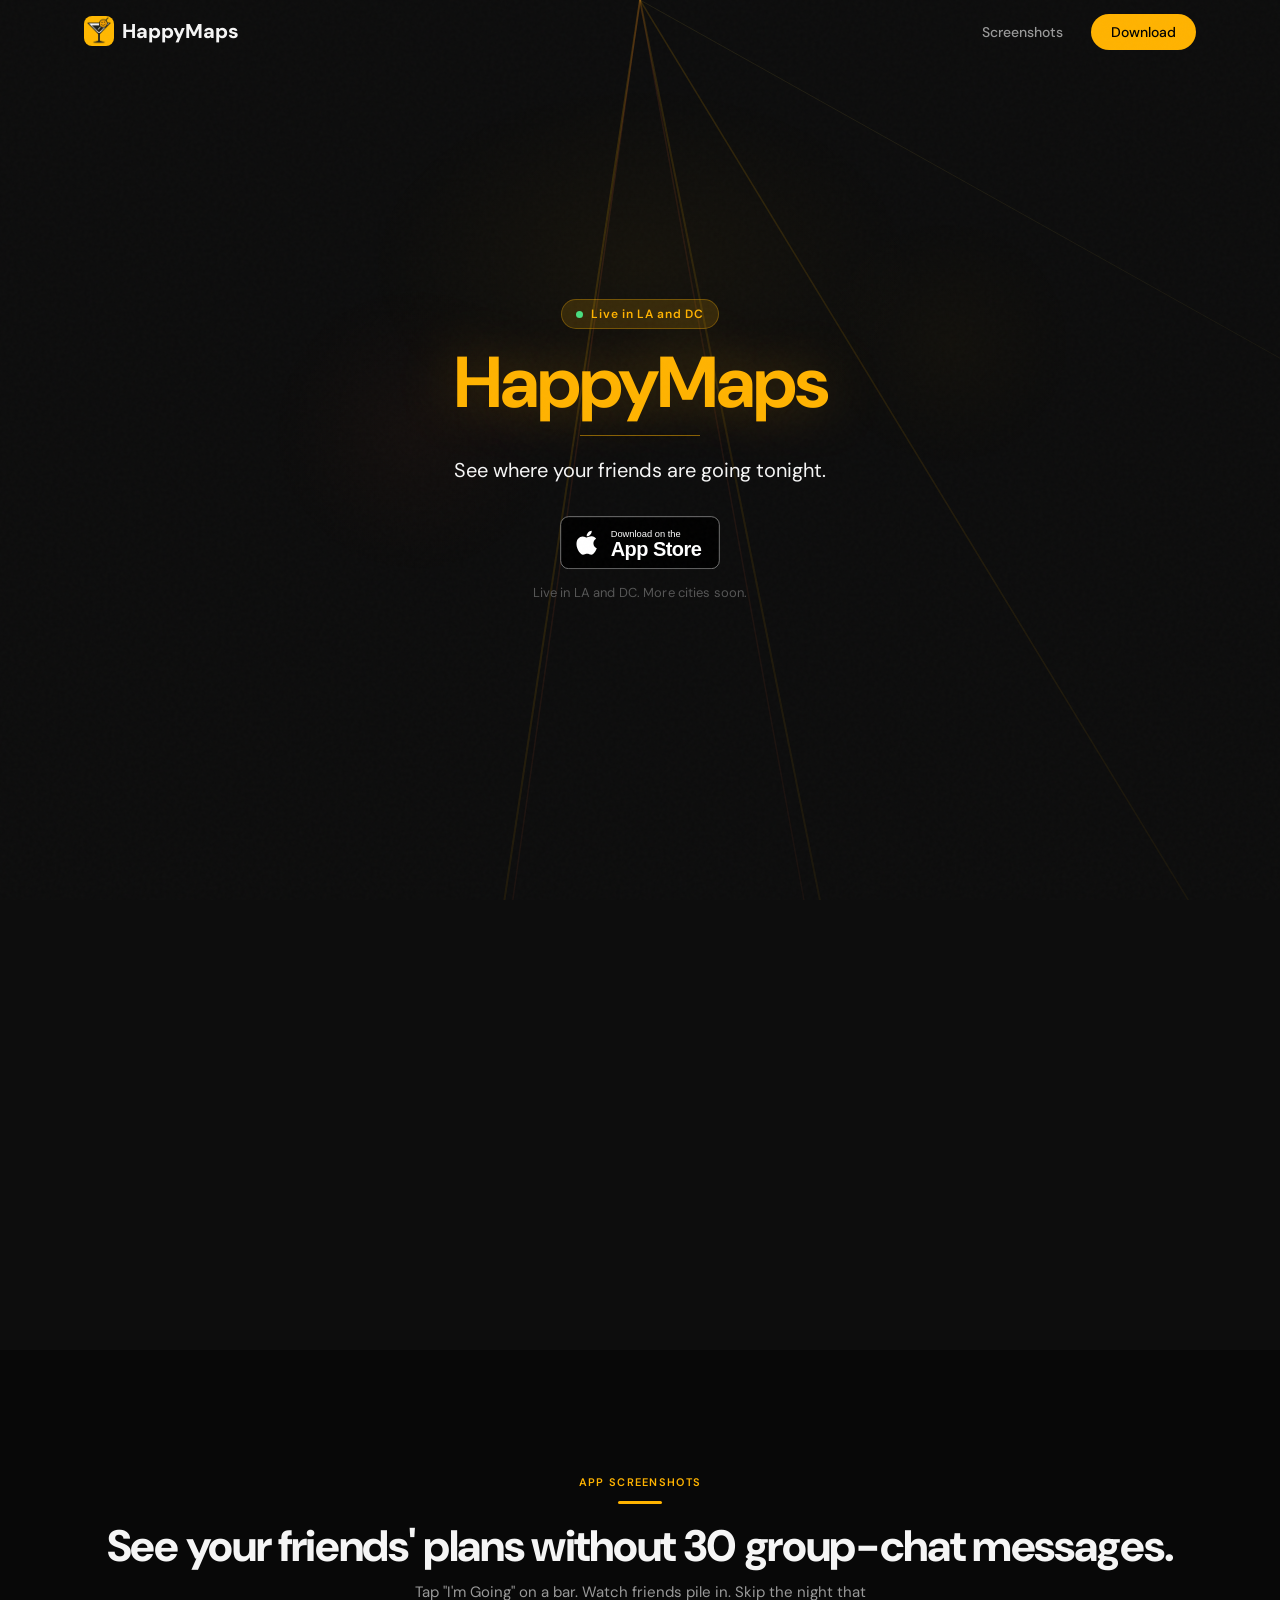
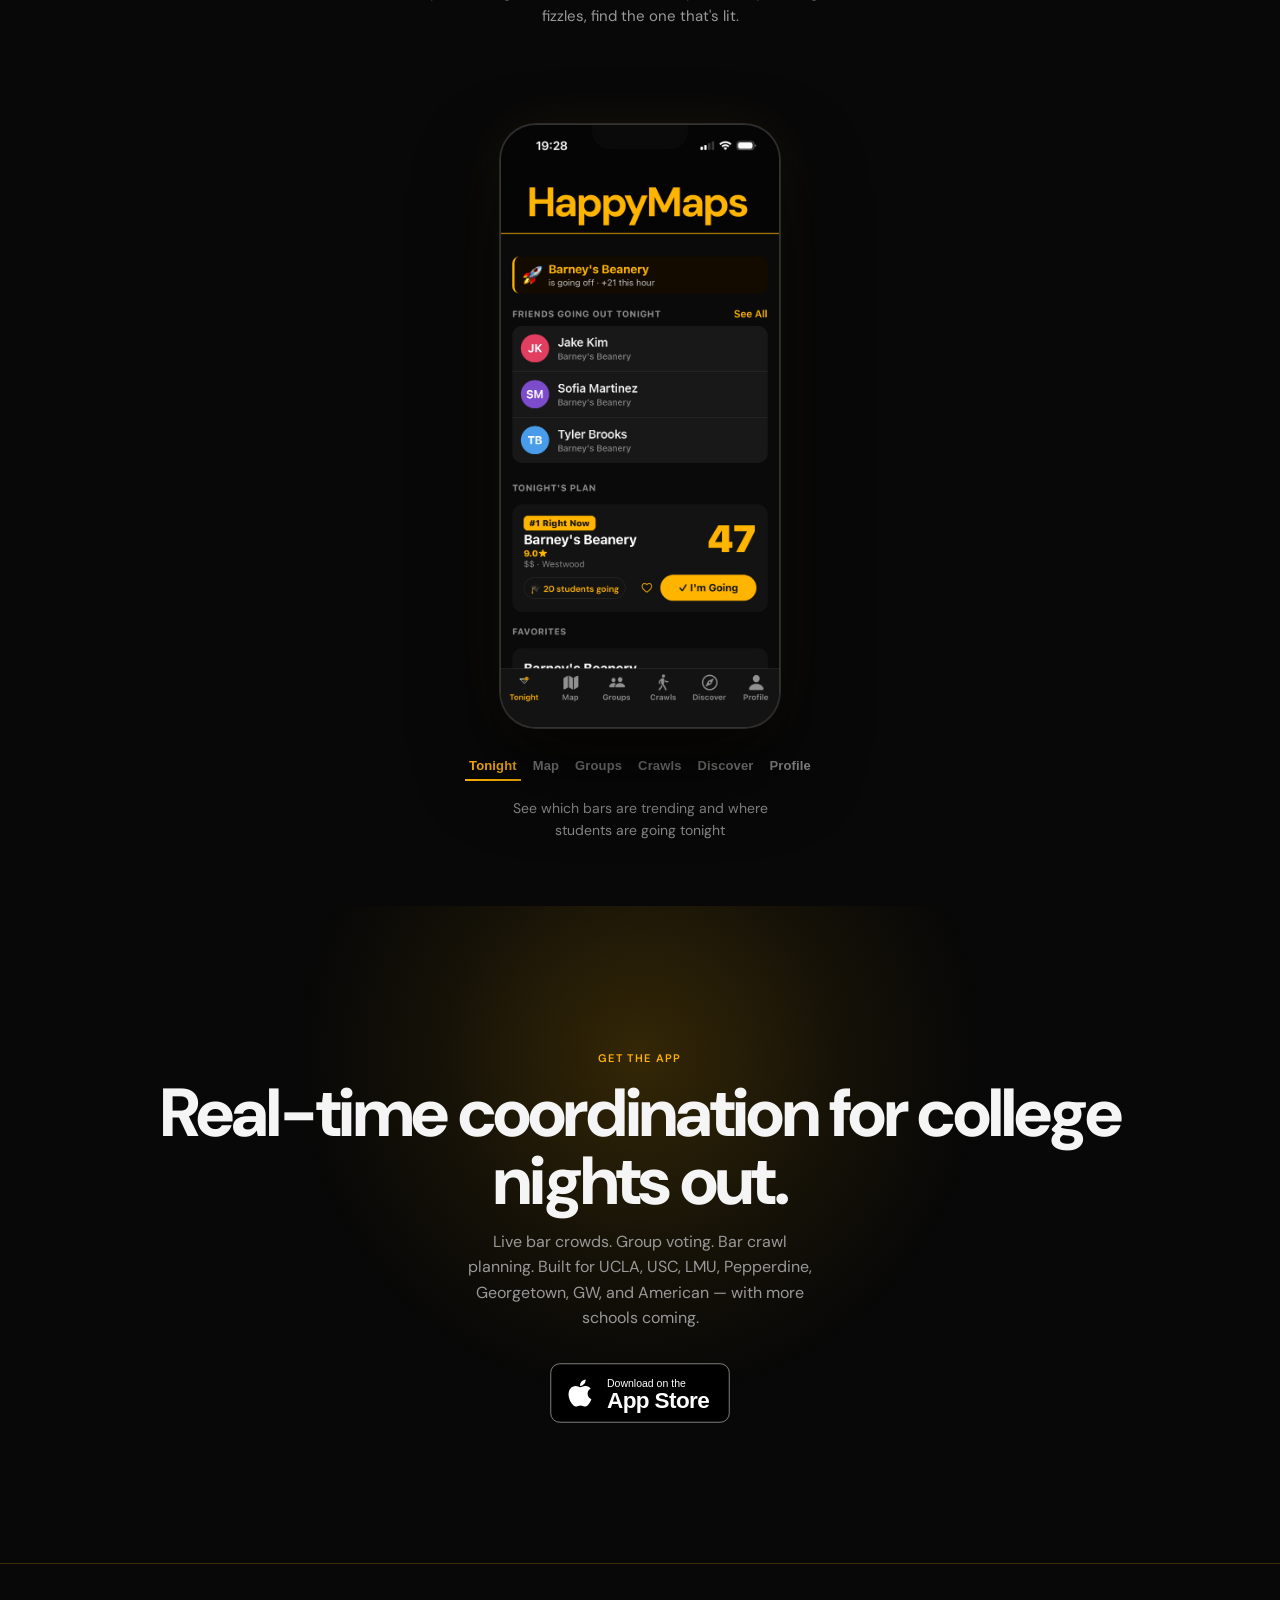
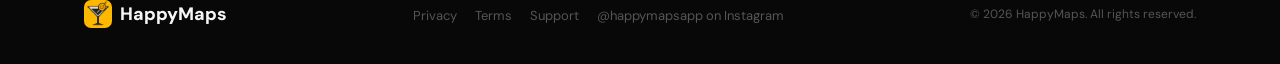
==== commit 32227da5: "Update website for App Store launch (4/28/26) HappyMaps is live on the App Store as of 4/28/26 morni" ====
--- a/index.html
+++ b/index.html
@@ -809,7 +809,7 @@
       </a>
       <ul class="nav-links">
         <li><a href="#screenshots">Screenshots</a></li>
-        <li><a href="/coming-soon" target="_blank" rel="noopener" class="btn-nav">Download</a></li>
+        <li><a href="https://apps.apple.com/us/app/happymaps/id6762518859" target="_blank" rel="noopener" class="btn-nav">Download</a></li>
       </ul>
     </div>
   </nav>
@@ -830,7 +830,7 @@
       <div class="hero-divider"></div>
       <p class="hero-sub-new">See where your friends are going tonight.</p>
       <div class="hero-ctas">
-        <a href="/coming-soon" target="_blank" rel="noopener" class="app-store-badge app-store-badge--hero" aria-label="Download HappyMaps on the App Store">
+        <a href="https://apps.apple.com/us/app/happymaps/id6762518859" target="_blank" rel="noopener" class="app-store-badge app-store-badge--hero" aria-label="Download HappyMaps on the App Store">
           <svg viewBox="0 0 120 40"><use href="#app-store-badge"/></svg>
         </a>
       </div>
@@ -879,7 +879,7 @@
           Live bar crowds. Group voting. Bar crawl planning. Built for UCLA, USC, LMU, Pepperdine, Georgetown, GW, and American — with more schools coming.
         </p>
         <div class="download-btns">
-          <a href="/coming-soon" target="_blank" rel="noopener" class="app-store-badge app-store-badge--download" aria-label="Download HappyMaps on the App Store">
+          <a href="https://apps.apple.com/us/app/happymaps/id6762518859" target="_blank" rel="noopener" class="app-store-badge app-store-badge--download" aria-label="Download HappyMaps on the App Store">
             <svg viewBox="0 0 120 40"><use href="#app-store-badge"/></svg>
           </a>
         </div>
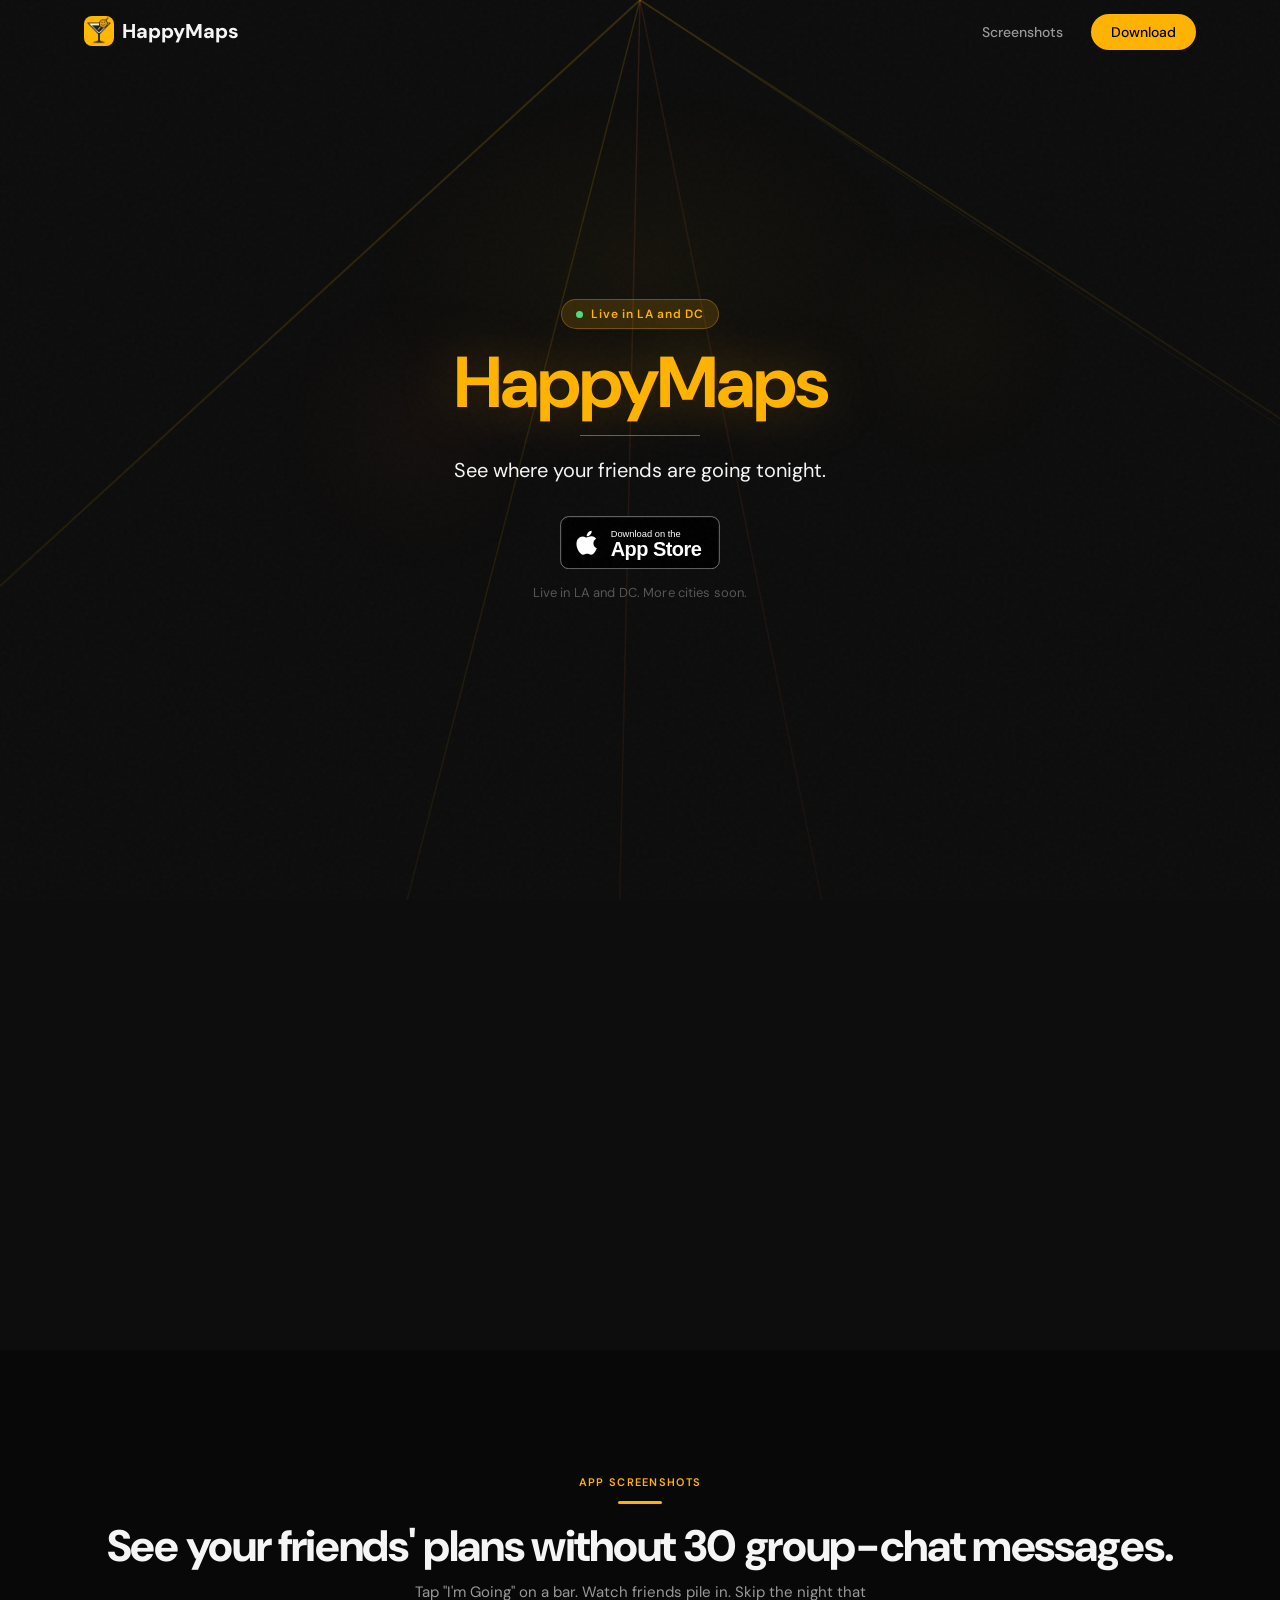
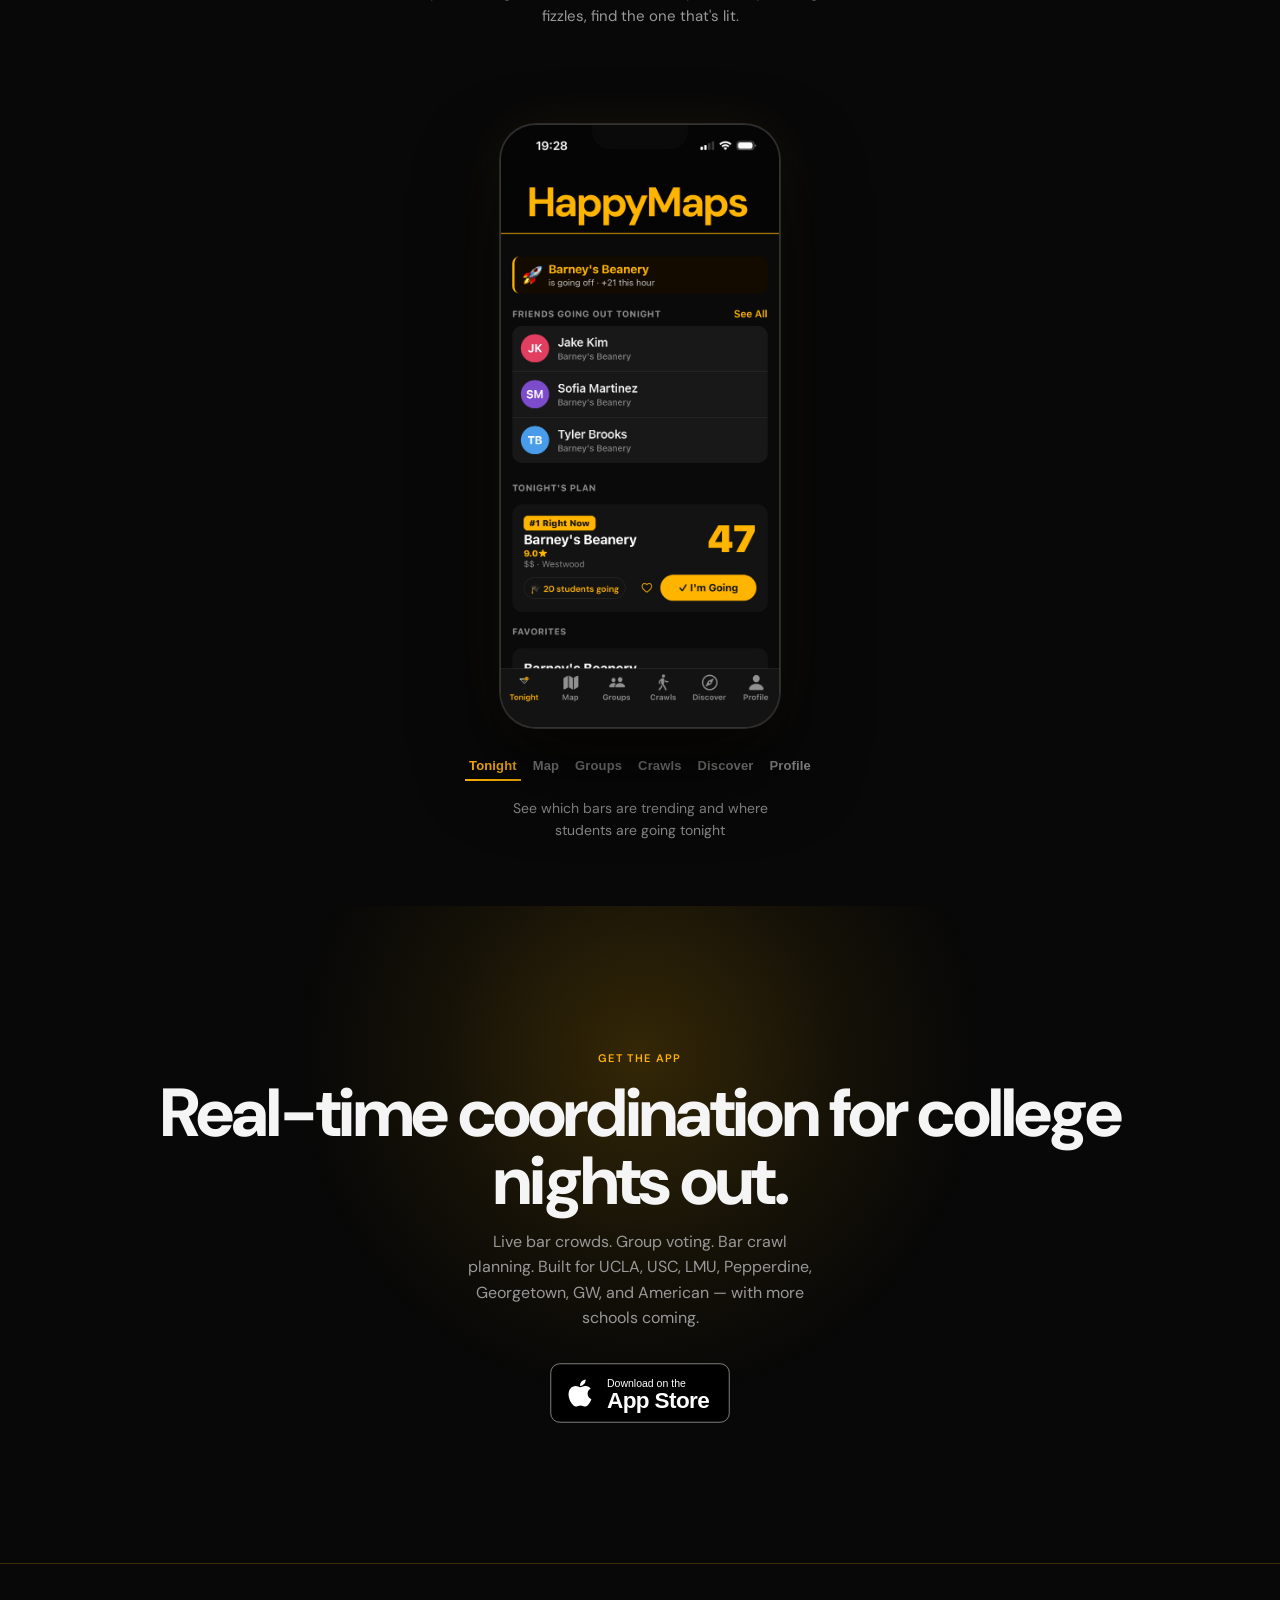
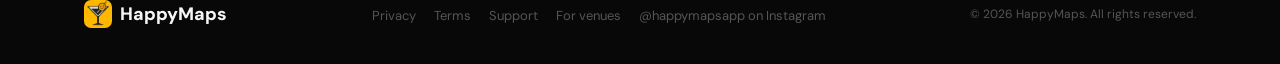
==== commit 28d149ba: "feat: /venues page (placeholder copy) + footer links; fix dead Support links - venues.html: what Hap" ====
--- a/index.html
+++ b/index.html
@@ -898,6 +898,7 @@
         <li><a href="/privacy">Privacy</a></li>
         <li><a href="/terms">Terms</a></li>
         <li><a href="mailto:henry@happymapsapp.com">Support</a></li>
+        <li><a href="/venues">For venues</a></li>
         <li><a href="https://www.instagram.com/happymapsapp" target="_blank" rel="noopener">@happymapsapp on Instagram</a></li>
       </ul>
       <span class="footer-copy">© 2026 HappyMaps. All rights reserved.</span>
